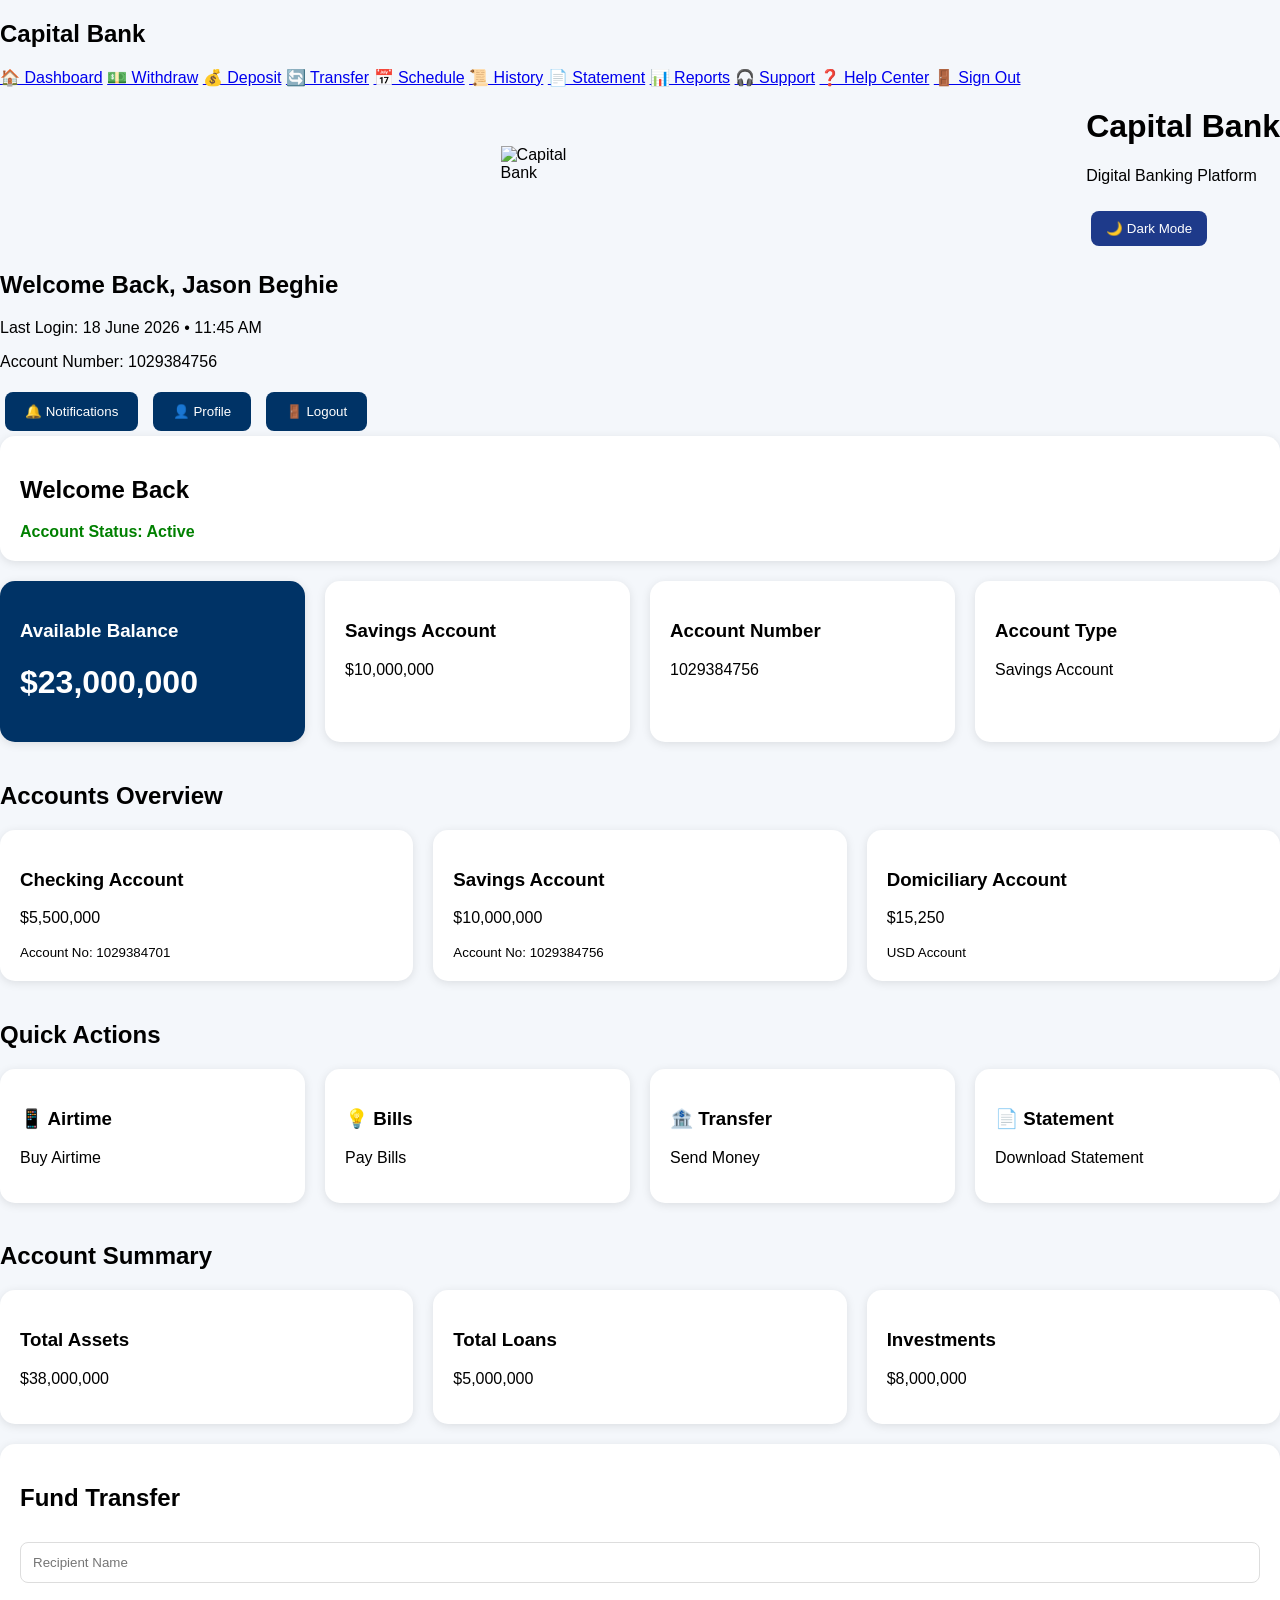
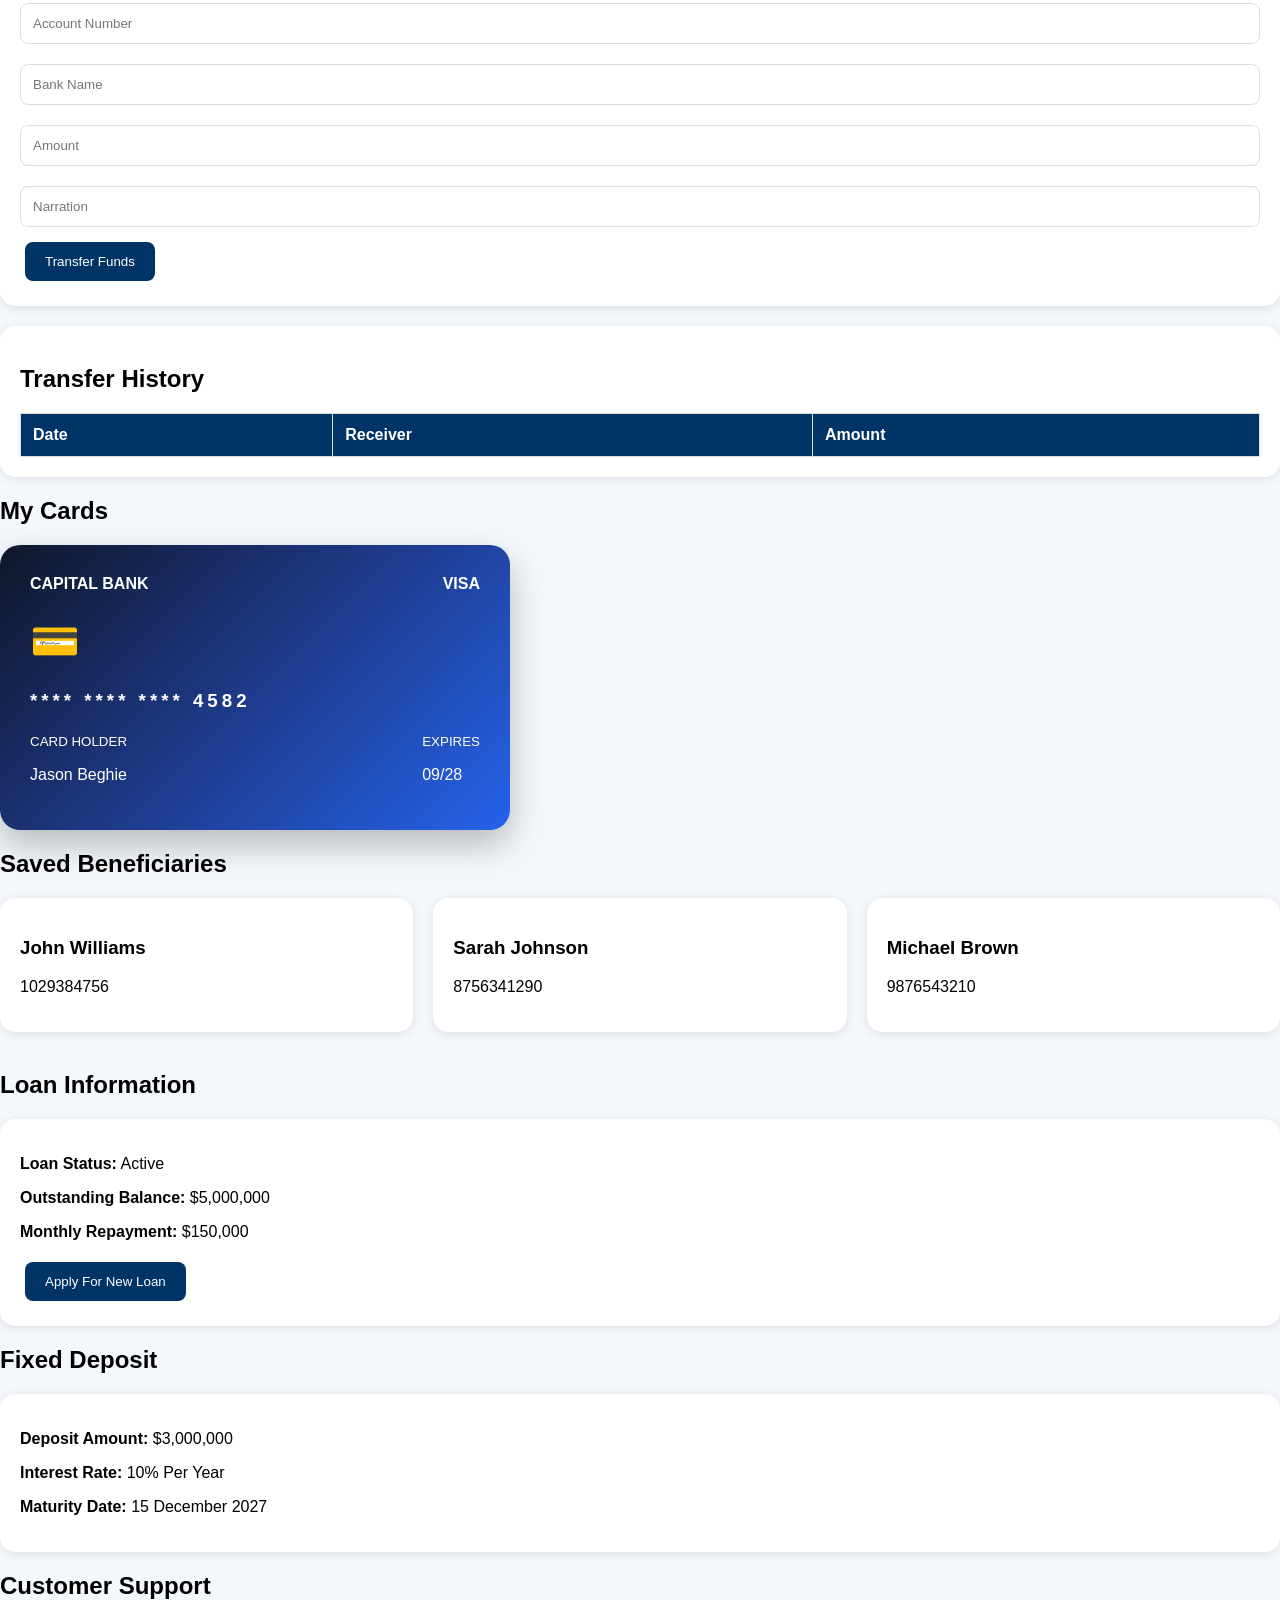
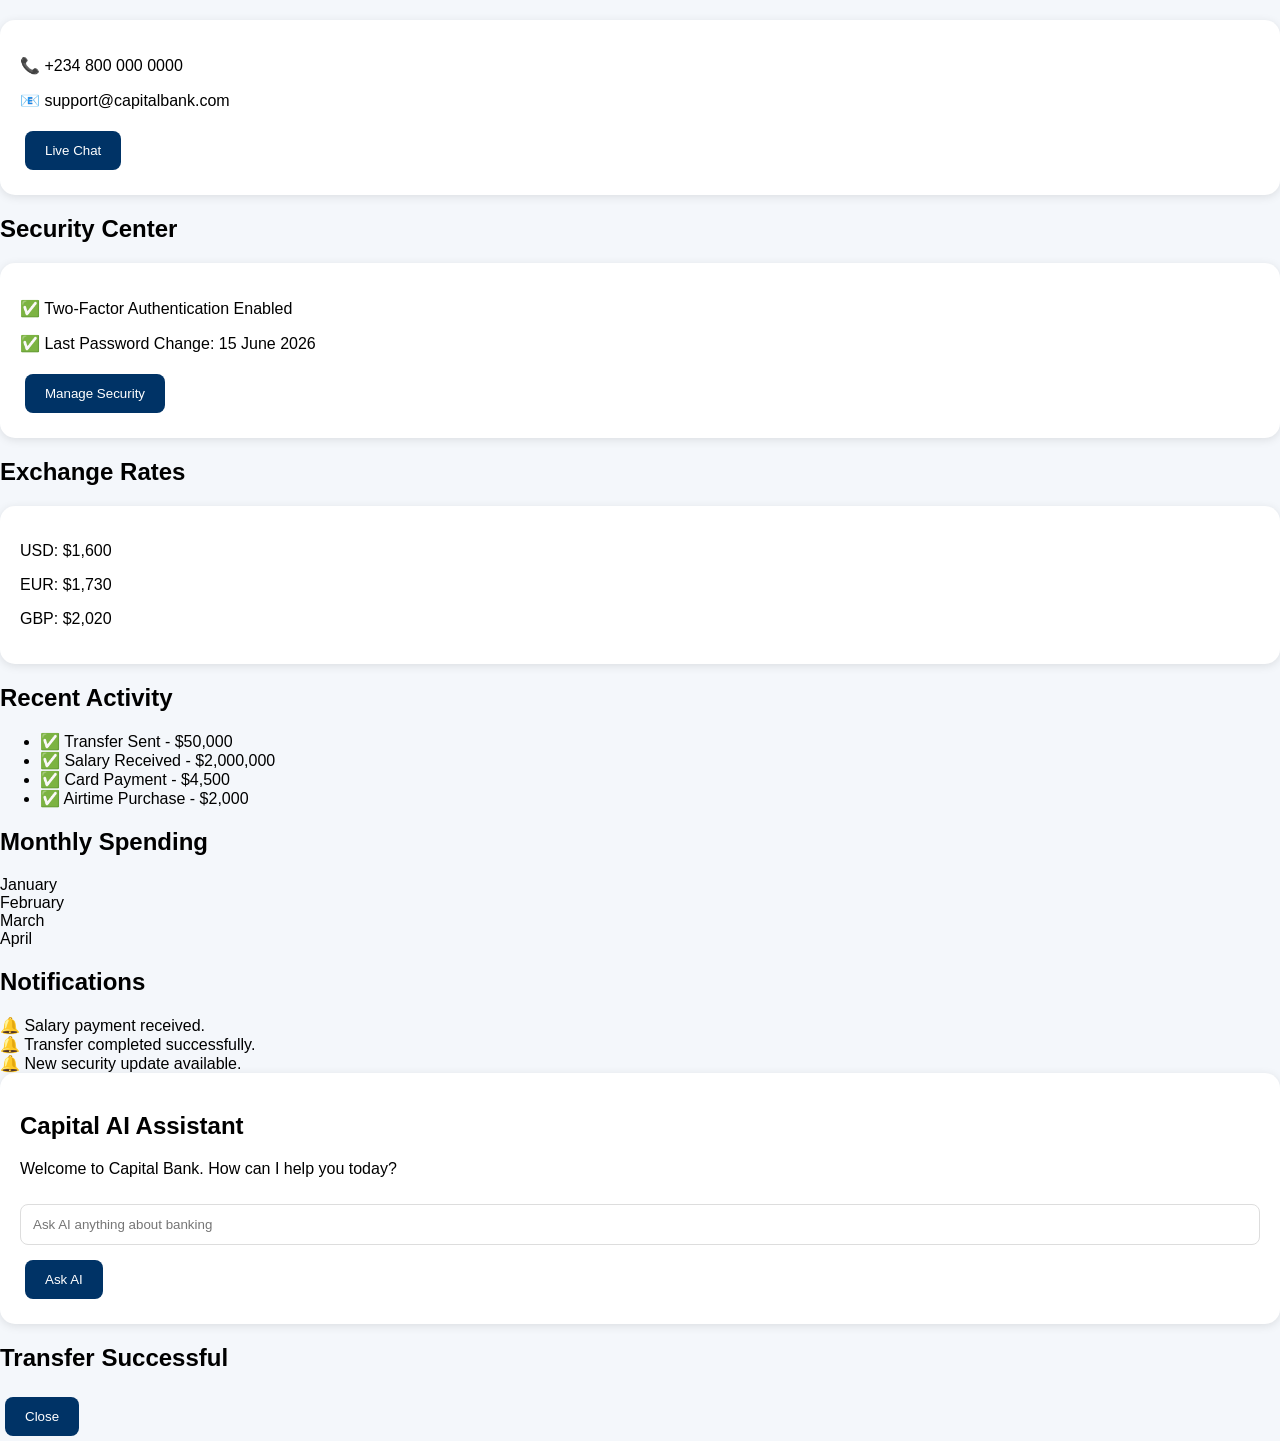
==== dashboard.html @ 61115307 "Update dashboard.html" ====
<!DOCTYPE html>
<html lang="en">
<head>
<meta charset="UTF-8">
<meta name="viewport" content="width=device-width, initial-scale=1.0">
<title>Capital Bank Dashboard</title>
<link rel="stylesheet" href="style.css">
</head>

<body onload="loadDashboard()">

<h2>Capital Bank</h2> <a href="#">🏠 Dashboard</a> <a href="#">💵 Withdraw</a> <a href="#">💰 Deposit</a> <a href="#">🔄 Transfer</a> <a href="#">📅 Schedule</a> <a href="#">📜 History</a> <a href="#">📄 Statement</a> <a href="#">📊 Reports</a> <a href="#">🎧 Support</a> <a href="#">❓ Help Center</a> <a href="#" onclick="logout()">🚪 Sign Out</a>

<!-- MAIN DASHBOARD -->
<div class="dashboard">

<div class="top-header">
    <img src="logo.png" class="logo" alt="Capital Bank">

    <div>
        <h1>Capital Bank</h1>
        <p>Digital Banking Platform</p>

        <!-- Dark Mode Button -->
        <button onclick="toggleDarkMode()" class="dark-btn">
            🌙 Dark Mode
        </button>

    </div>
</div>

    <!-- PROFILE SECTION -->
    <div class="profile-card">

        <div class="profile-info">
            <h2>Welcome Back, Jason Beghie</h2>
            <p>Last Login: 18 June 2026 • 11:45 AM</p>
            <p>Account Number: 1029384756</p>
        </div>

        <div class="profile-actions">
            <button>🔔 Notifications</button>
            <button>👤 Profile</button>
            <button onclick="logout()">🚪 Logout</button>
        </div>

    </div>

    <div class="welcome-card">
        <h2>Welcome Back</h2>
        <p id="username"></p>
        <span class="status">Account Status: Active</span>
    </div>

    <!-- ACCOUNT CARDS -->
    <div class="cards-grid">

        <div class="bank-card balance-card">
            <h3>Available Balance</h3>
            <h1 id="balance">$23,000,000</h1>
        </div>

        <div class="bank-card">
            <h3>Savings Account</h3>
            <p id="savings">$10,000,000</p>
        </div>

        <div class="bank-card">
            <h3>Account Number</h3>
            <p>1029384756</p>
        </div>

        <div class="bank-card">
            <h3>Account Type</h3>
            <p>Savings Account</p>
        </div>

  </div>

<!-- ACCOUNTS OVERVIEW -->
<div class="section">

    <h2>Accounts Overview</h2>

    <div class="cards-grid">

        <div class="bank-card">
            <h3>Checking Account</h3>
            <p>$5,500,000</p>
            <small>Account No: 1029384701</small>
        </div>

        <div class="bank-card">
            <h3>Savings Account</h3>
            <p>$10,000,000</p>
            <small>Account No: 1029384756</small>
        </div>

        <div class="bank-card">
            <h3>Domiciliary Account</h3>
            <p>$15,250</p>
            <small>USD Account</small>
        </div>

    </div>

</div>

<!-- QUICK ACTIONS -->
<div class="section">

    <h2>Quick Actions</h2>

    <div class="cards-grid">

        <div class="bank-card">
            <h3>📱 Airtime</h3>
            <p>Buy Airtime</p>
        </div>

        <div class="bank-card">
            <h3>💡 Bills</h3>
            <p>Pay Bills</p>
        </div>

        <div class="bank-card">
            <h3>🏦 Transfer</h3>
            <p>Send Money</p>
        </div>

        <div class="bank-card">
            <h3>📄 Statement</h3>
            <p>Download Statement</p>
        </div>

    </div>

</div>

<!-- ACCOUNT SUMMARY -->
<div class="section">

    <h2>Account Summary</h2>

    <div class="cards-grid">

        <div class="bank-card">
            <h3>Total Assets</h3>
            <p>$38,000,000</p>
        </div>

        <div class="bank-card">
            <h3>Total Loans</h3>
            <p>$5,000,000</p>
        </div>

        <div class="bank-card">
            <h3>Investments</h3>
            <p>$8,000,000</p>
        </div>

    </div>

</div>
    
<!-- QUICK TRANSFER -->
<div class="bank-card">

    <h2>Fund Transfer</h2>

    <input type="text"
           id="receiver"
           placeholder="Recipient Name">

    <input type="text"
           id="accountNumber"
           placeholder="Account Number">

    <input type="text"
           id="bankName"
           placeholder="Bank Name">

    <input type="number"
           id="amount"
           placeholder="Amount">

    <input type="text"
           id="narration"
           placeholder="Narration">

    <button onclick="transferMoney()">
        Transfer Funds
    </button>

</div>
    
    <!-- TRANSFER HISTORY -->
    <div class="bank-card">

        <h2>Transfer History</h2>

        <table class="history-table">

            <thead>
                <tr>
                    <th>Date</th>
                    <th>Receiver</th>
                    <th>Amount</th>
                </tr>
            </thead>

            <tbody id="historyTable">
            </tbody>

        </table>

    </div>

<!-- CARD DISPLAY -->
<div class="section">

    <h2>My Cards</h2>

    <div class="premium-card">

        <div class="card-top">
            <span>CAPITAL BANK</span>
            <span>VISA</span>
        </div>

        <div class="chip">💳</div>

        <h3 class="card-number">
            **** **** **** 4582
        </h3>

        <div class="card-bottom">

            <div>
                <small>CARD HOLDER</small>
                <p>Jason Beghie</p>
            </div>

            <div>
                <small>EXPIRES</small>
                <p>09/28</p>
            </div>

        </div>

    </div>

</div>

<!-- BENEFICIARIES -->
<div class="section">

    <h2>Saved Beneficiaries</h2>

    <div class="cards-grid">

        <div class="bank-card">
            <h3>John Williams</h3>
            <p>1029384756</p>
        </div>

        <div class="bank-card">
            <h3>Sarah Johnson</h3>
            <p>8756341290</p>
        </div>

        <div class="bank-card">
            <h3>Michael Brown</h3>
            <p>9876543210</p>
        </div>

    </div>

</div>

<!-- LOAN INFORMATION -->
<div class="section">

    <h2>Loan Information</h2>

    <div class="bank-card">

        <p><strong>Loan Status:</strong> Active</p>

        <p><strong>Outstanding Balance:</strong> $5,000,000</p>

        <p><strong>Monthly Repayment:</strong> $150,000</p>

        <button onclick="applyLoan()">
            Apply For New Loan
        </button>

    </div>

</div>

<!-- FIXED DEPOSIT -->
<div class="section">

    <h2>Fixed Deposit</h2>

    <div class="bank-card">

        <p><strong>Deposit Amount:</strong> $3,000,000</p>

        <p><strong>Interest Rate:</strong> 10% Per Year</p>

        <p><strong>Maturity Date:</strong> 15 December 2027</p>

    </div>

</div>

<!-- CUSTOMER SUPPORT -->
<div class="section">

    <h2>Customer Support</h2>

    <div class="bank-card">

        <p>📞 +234 800 000 0000</p>

        <p>📧 support@capitalbank.com</p>

        <button>Live Chat</button>

    </div>

</div>

<!-- SECURITY CENTER -->
<div class="section">

    <h2>Security Center</h2>

    <div class="bank-card">

        <p>✅ Two-Factor Authentication Enabled</p>

        <p>✅ Last Password Change: 15 June 2026</p>

        <button>Manage Security</button>

    </div>

</div>

<!-- EXCHANGE RATES -->
<div class="section">

    <h2>Exchange Rates</h2>

    <div class="bank-card">

        <p>USD: $1,600</p>

        <p>EUR: $1,730</p>

        <p>GBP: $2,020</p>

    </div>

</div>

    <!-- RECENT ACTIVITY -->
    <div class="section">

        <h2>Recent Activity</h2>

        <ul class="activity-feed">

            <li>✅ Transfer Sent - $50,000</li>
            <li>✅ Salary Received - $2,000,000</li>
            <li>✅ Card Payment - $4,500</li>
            <li>✅ Airtime Purchase - $2,000</li>

        </ul>

    </div>

    <!-- SPENDING ANALYTICS -->
    <div class="section">

        <h2>Monthly Spending</h2>

        <div class="chart">

            <div class="bar" style="width:70%">January</div>
            <div class="bar" style="width:90%">February</div>
            <div class="bar" style="width:50%">March</div>
            <div class="bar" style="width:80%">April</div>

        </div>

    </div>

    <!-- NOTIFICATIONS -->
    <div class="section">

        <h2>Notifications</h2>

        <div class="notification">
            🔔 Salary payment received.
        </div>

        <div class="notification">
            🔔 Transfer completed successfully.
        </div>

        <div class="notification">
            🔔 New security update available.
        </div>

    </div>

    <!-- AI ASSISTANT -->
    <div class="bank-card">

        <h2>Capital AI Assistant</h2>

        <p id="aiMessage">
            Welcome to Capital Bank. How can I help you today?
        </p>

        <input
            type="text"
            id="userQuestion"
            placeholder="Ask AI anything about banking">

        <button onclick="askAI()">
            Ask AI
        </button>

    </div>

</div>
</div>

<script type="module" src="app.js"></script>

<div id="receiptModal" class="receipt-modal">

    <div class="receipt-box">

        <h2>Transfer Successful</h2>

        <p id="receiptReceiver"></p>

        <p id="receiptAmount"></p>

        <p id="receiptRef"></p>

        <button onclick="closeReceipt()">
            Close
        </button>

    </div>

</div>    
</body>
</html>
---- style.css ----
body{
    margin:0;
    font-family:Arial, sans-serif;
    background:#f4f4f4;
}

.container{
    width:90%;
    max-width:600px;
    margin:40px auto;
    text-align:center;
}

.card{
    background:white;
    padding:20px;
    margin:15px 0;
    border-radius:10px;
    box-shadow:0 2px 8px rgba(0,0,0,0.1);
}

input{
    width:100%;
    padding:12px;
    margin:10px 0;
    box-sizing:border-box;
}

button,.btn{
    background:#004aad;
    color:white;
    border:none;
    padding:12px 20px;
    cursor:pointer;
    border-radius:5px;
    text-decoration:none;
    display:inline-block;
    margin:5px;
}

button:hover,.btn:hover{
    background:#00337a;
}

footer{
    text-align:center;
    padding:20px;
}

.logo-section{
    text-align:center;
    margin-bottom:20px;
}

.logo{
    width:120px;
    height:auto;
    display:block;
    margin:0 auto 10px;
}
body{
    background:#f4f7fb;
    font-family:Arial, sans-serif;
    margin:0;
}

.dashboard-container{
    max-width:1200px;
    margin:auto;
    padding:20px;
}

.top-header{
    display:flex;
    align-items:center;
    gap:15px;
    margin-bottom:20px;
}

.logo{
    width:70px;
}

.welcome-card,
.bank-card{
    background:white;
    padding:20px;
    border-radius:15px;
    box-shadow:0 2px 10px rgba(0,0,0,0.1);
    margin-bottom:20px;
}

.cards-grid{
    display:grid;
    grid-template-columns:repeat(auto-fit,minmax(250px,1fr));
    gap:20px;
}

.balance-card{
    background:#003366;
    color:white;
}

input{
    width:100%;
    padding:12px;
    margin-top:10px;
    margin-bottom:10px;
    border:1px solid #ddd;
    border-radius:8px;
}

button{
    background:#003366;
    color:white;
    border:none;
    padding:12px 20px;
    border-radius:8px;
    cursor:pointer;
}

button:hover{
    opacity:0.9;
}

.status{
    color:green;
    font-weight:bold;
}
.history-table{
    width:100%;
    border-collapse:collapse;
    margin-top:15px;
}

.history-table th,
.history-table td{
    border:1px solid #ddd;
    padding:12px;
    text-align:left;
}

.history-table th{
    background:#003366;
    color:white;
}
.premium-card{
    max-width:450px;
    padding:30px;
    border-radius:20px;
    background:linear-gradient(
        135deg,
        #0f172a,
        #1e3a8a,
        #2563eb
    );
    color:white;
    box-shadow:0 15px 35px rgba(0,0,0,.25);
    margin-top:15px;
}

.card-top{
    display:flex;
    justify-content:space-between;
    font-weight:bold;
}

.chip{
    font-size:40px;
    margin:25px 0;
}

.card-number{
    letter-spacing:4px;
}

.card-bottom{
    display:flex;
    justify-content:space-between;
    margin-top:20px;
}
.dark-btn{
    background:#1e3a8a;
    color:white;
    border:none;
    padding:10px 15px;
    border-radius:8px;
    cursor:pointer;
    margin-top:10px;
}

.dark-mode{
    background:#111827;
    color:white;
}

.dark-mode .card,
.dark-mode .profile-card,
.dark-mode .transfer-card,
.dark-mode .ai-card{
    background:#1f2937;
    color:white;
}

.dark-mode input{
    background:#374151;
    color:white;
    border:1px solid #555;
}

.dark-mode table{
    color:white;
}
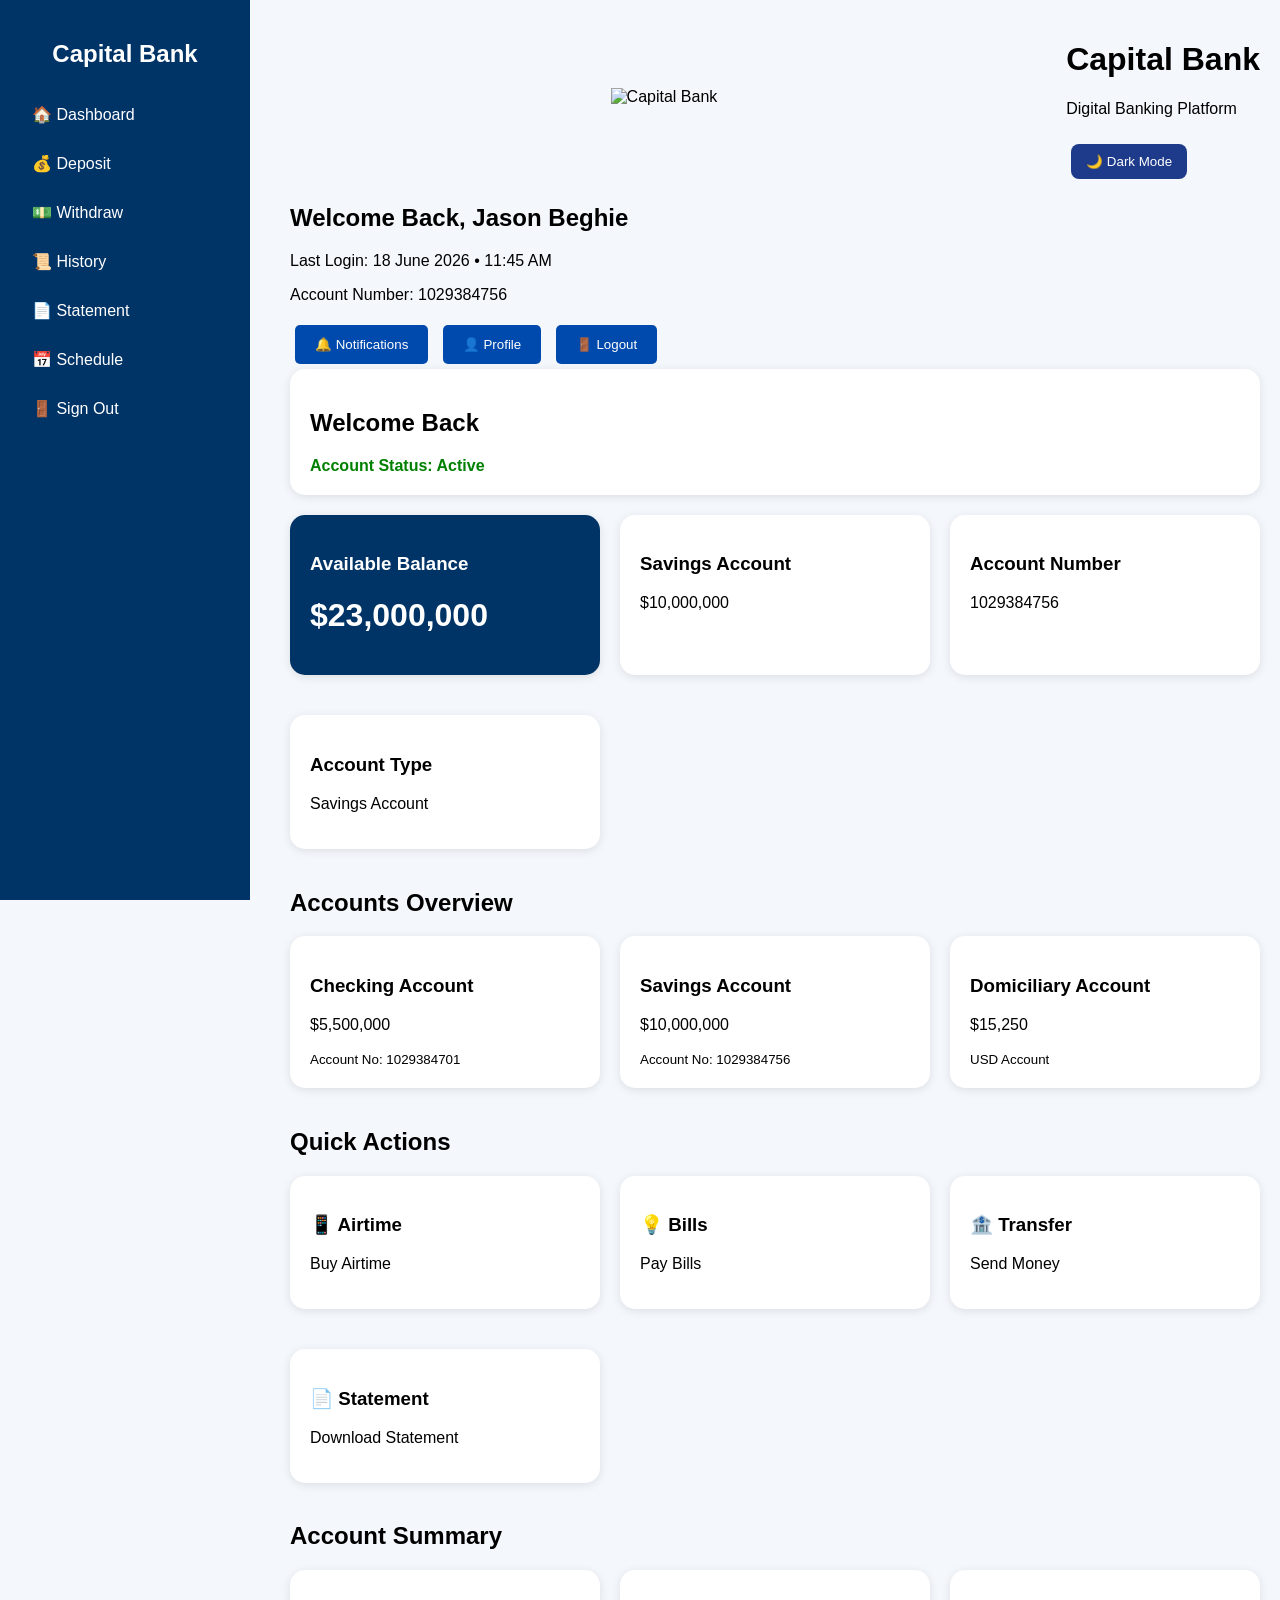
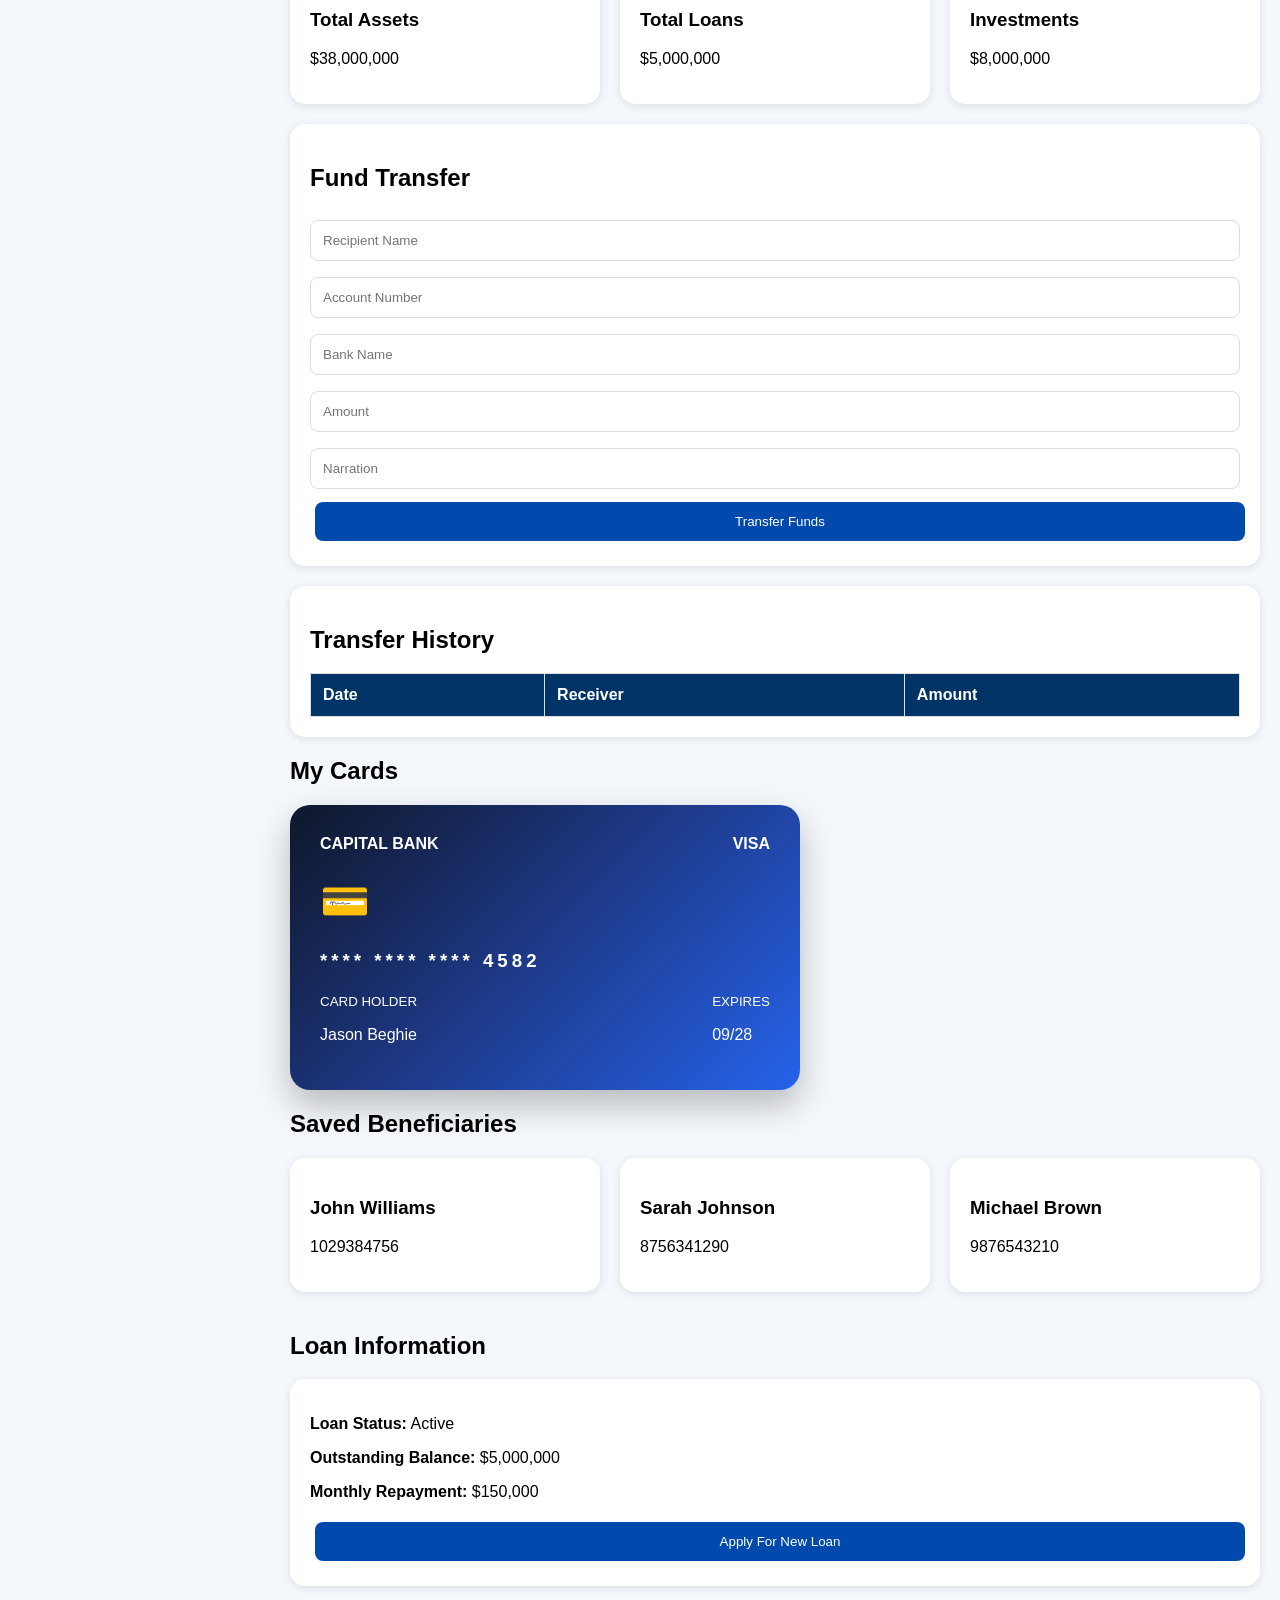
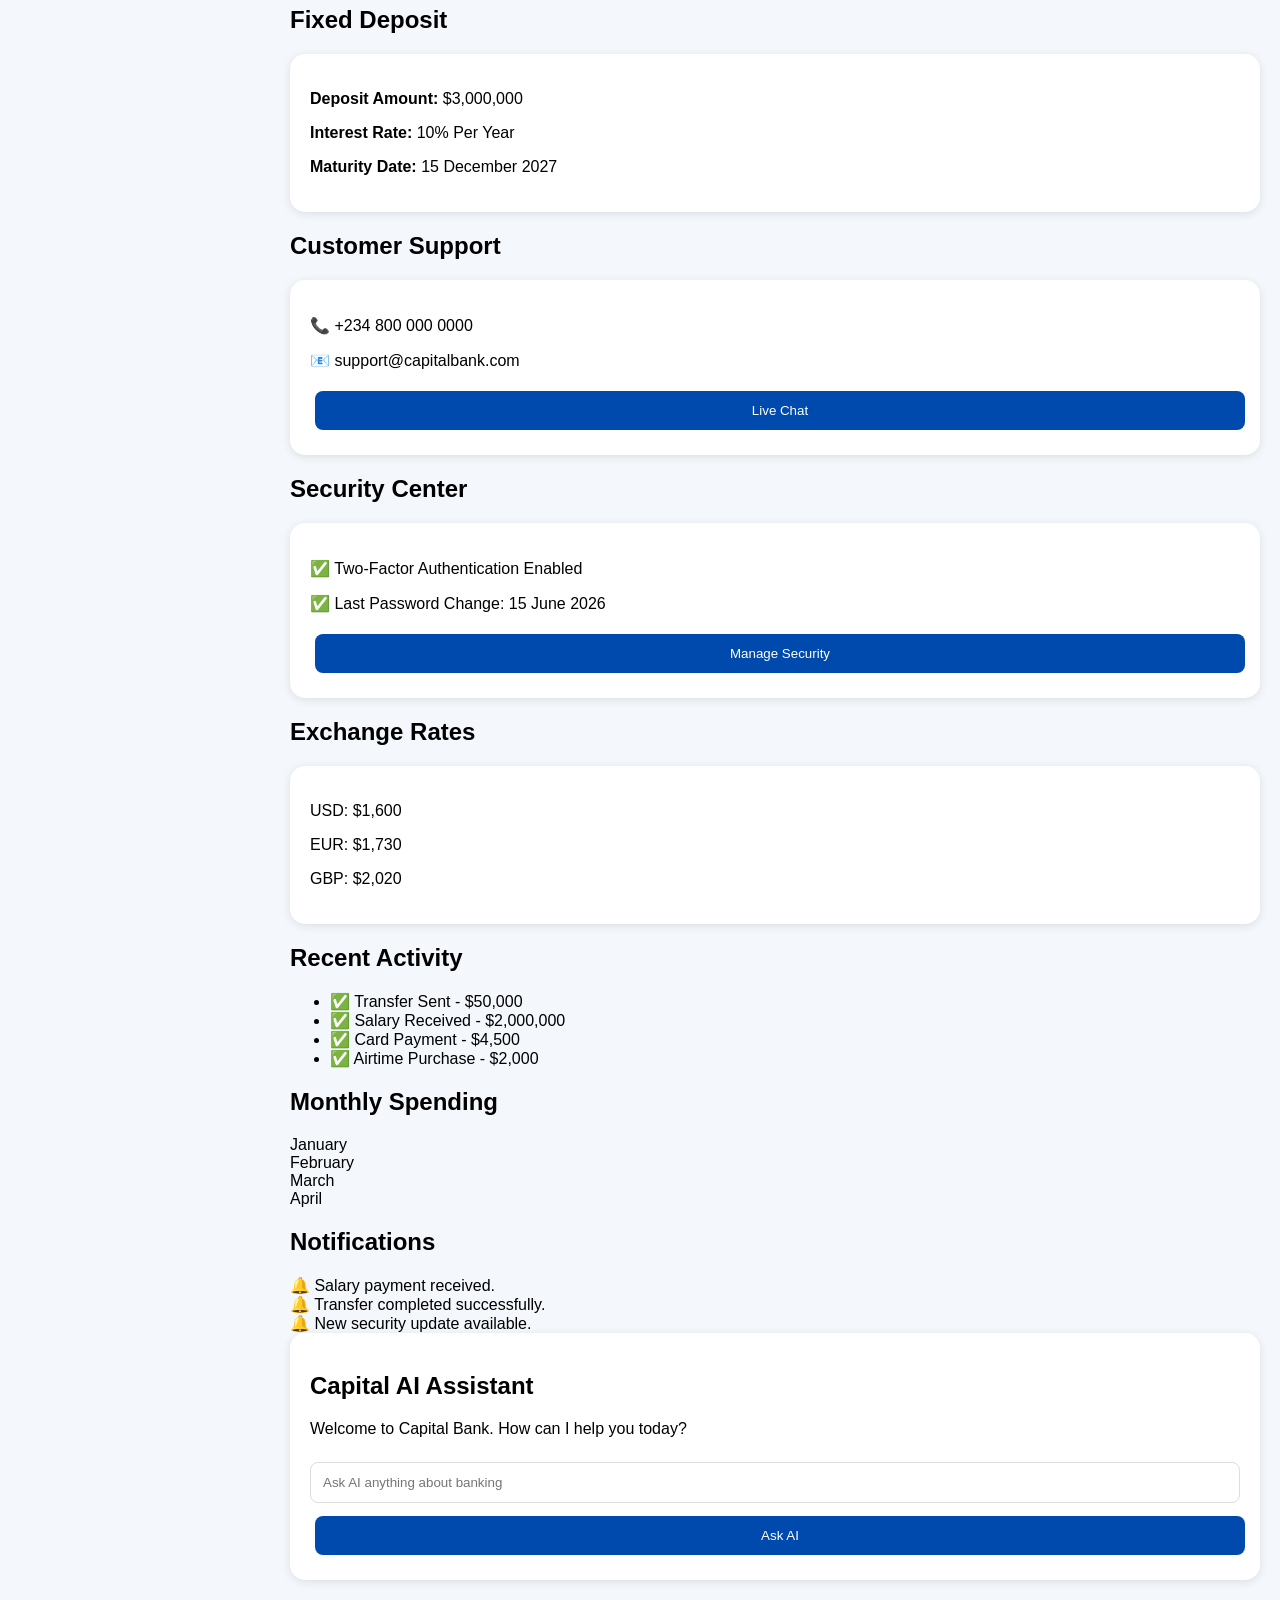
==== commit 13209f9f: "Update dashboard.html" ====
--- a/dashboard.html
+++ b/dashboard.html
@@ -9,7 +9,19 @@
 
 <body onload="loadDashboard()">
 
-<h2>Capital Bank</h2> <a href="#">🏠 Dashboard</a> <a href="#">💵 Withdraw</a> <a href="#">💰 Deposit</a> <a href="#">🔄 Transfer</a> <a href="#">📅 Schedule</a> <a href="#">📜 History</a> <a href="#">📄 Statement</a> <a href="#">📊 Reports</a> <a href="#">🎧 Support</a> <a href="#">❓ Help Center</a> <a href="#" onclick="logout()">🚪 Sign Out</a>
+<div class="sidebar">
+
+  <h2>Capital Bank</h2>
+
+  <a href="dashboard.html">🏠 Dashboard</a>
+  <a href="deposit.html">💰 Deposit</a>
+  <a href="withdraw.html">💵 Withdraw</a>
+  <a href="history.html">📜 History</a>
+  <a href="statement.html">📄 Statement</a>
+  <a href="schedule.html">📅 Schedule</a>
+  <a href="#" onclick="logout()">🚪 Sign Out</a>
+
+</div>
 
 <!-- MAIN DASHBOARD -->
 <div class="dashboard">
--- a/style.css
+++ b/style.css
@@ -1,7 +1,10 @@
+/* =====================
+   BASE STYLES
+===================== */
 body{
     margin:0;
     font-family:Arial, sans-serif;
-    background:#f4f4f4;
+    background:#f4f7fb;
 }
 
 .container{
@@ -11,6 +14,29 @@
     text-align:center;
 }
 
+footer{
+    text-align:center;
+    padding:20px;
+}
+
+/* =====================
+   LOGO
+===================== */
+.logo-section{
+    text-align:center;
+    margin-bottom:20px;
+}
+
+.logo{
+    width:120px;
+    height:auto;
+    display:block;
+    margin:0 auto 10px;
+}
+
+/* =====================
+   CARDS
+===================== */
 .card{
     background:white;
     padding:20px;
@@ -19,14 +45,51 @@
     box-shadow:0 2px 8px rgba(0,0,0,0.1);
 }
 
+.welcome-card,
+.bank-card{
+    background:white;
+    padding:20px;
+    border-radius:15px;
+    box-shadow:0 2px 10px rgba(0,0,0,0.1);
+    margin-bottom:20px;
+}
+
+/* =====================
+   DASHBOARD
+===================== */
+.dashboard-container{
+    max-width:1200px;
+    margin:auto;
+    padding:20px;
+}
+
+.top-header{
+    display:flex;
+    align-items:center;
+    gap:15px;
+    margin-bottom:20px;
+}
+
+.cards-grid{
+    display:grid;
+    grid-template-columns:repeat(auto-fit,minmax(250px,1fr));
+    gap:20px;
+}
+
+/* =====================
+   FORMS (GLOBAL)
+===================== */
 input{
     width:100%;
     padding:12px;
     margin:10px 0;
     box-sizing:border-box;
-}
-
-button,.btn{
+    border:1px solid #ddd;
+    border-radius:8px;
+}
+
+button,
+.btn{
     background:#004aad;
     color:white;
     border:none;
@@ -38,95 +101,51 @@
     margin:5px;
 }
 
-button:hover,.btn:hover{
+button:hover,
+.btn:hover{
     background:#00337a;
 }
 
-footer{
-    text-align:center;
-    padding:20px;
-}
-
-.logo-section{
-    text-align:center;
-    margin-bottom:20px;
-}
-
-.logo{
-    width:120px;
-    height:auto;
+/* =====================
+   BANK CARD OVERRIDES
+===================== */
+.bank-card input{
+    margin:8px 0;
+}
+
+.bank-card button{
+    width:100%;
+    padding:12px;
+    border:none;
+    border-radius:8px;
+    cursor:pointer;
+}
+
+/* =====================
+   SIDEBAR
+===================== */
+.sidebar a{
     display:block;
-    margin:0 auto 10px;
-}
-body{
-    background:#f4f7fb;
-    font-family:Arial, sans-serif;
-    margin:0;
-}
-
-.dashboard-container{
-    max-width:1200px;
-    margin:auto;
-    padding:20px;
-}
-
-.top-header{
-    display:flex;
-    align-items:center;
-    gap:15px;
-    margin-bottom:20px;
-}
-
-.logo{
-    width:70px;
-}
-
-.welcome-card,
-.bank-card{
-    background:white;
-    padding:20px;
-    border-radius:15px;
-    box-shadow:0 2px 10px rgba(0,0,0,0.1);
-    margin-bottom:20px;
-}
-
-.cards-grid{
-    display:grid;
-    grid-template-columns:repeat(auto-fit,minmax(250px,1fr));
-    gap:20px;
-}
-
+    color:white;
+    text-decoration:none;
+    padding:12px;
+    margin:6px 0;
+    border-radius:8px;
+    transition:0.3s;
+}
+
+.sidebar a:hover{
+    background:#1f3c88;
+}
+
+/* =====================
+   BALANCE / HISTORY
+===================== */
 .balance-card{
     background:#003366;
     color:white;
 }
 
-input{
-    width:100%;
-    padding:12px;
-    margin-top:10px;
-    margin-bottom:10px;
-    border:1px solid #ddd;
-    border-radius:8px;
-}
-
-button{
-    background:#003366;
-    color:white;
-    border:none;
-    padding:12px 20px;
-    border-radius:8px;
-    cursor:pointer;
-}
-
-button:hover{
-    opacity:0.9;
-}
-
-.status{
-    color:green;
-    font-weight:bold;
-}
 .history-table{
     width:100%;
     border-collapse:collapse;
@@ -144,16 +163,20 @@
     background:#003366;
     color:white;
 }
+
+.status{
+    color:green;
+    font-weight:bold;
+}
+
+/* =====================
+   PREMIUM CARD
+===================== */
 .premium-card{
     max-width:450px;
     padding:30px;
     border-radius:20px;
-    background:linear-gradient(
-        135deg,
-        #0f172a,
-        #1e3a8a,
-        #2563eb
-    );
+    background:linear-gradient(135deg,#0f172a,#1e3a8a,#2563eb);
     color:white;
     box-shadow:0 15px 35px rgba(0,0,0,.25);
     margin-top:15px;
@@ -179,6 +202,10 @@
     justify-content:space-between;
     margin-top:20px;
 }
+
+/* =====================
+   DARK MODE
+===================== */
 .dark-btn{
     background:#1e3a8a;
     color:white;
@@ -211,3 +238,64 @@
 .dark-mode table{
     color:white;
 }
+
+/* =====================
+   RECEIPT MODAL
+===================== */
+.receipt-modal{
+    display:none;
+    position:fixed;
+    top:0;
+    left:0;
+    width:100%;
+    height:100%;
+    background:rgba(0,0,0,0.7);
+    justify-content:center;
+    align-items:center;
+    z-index:9999;
+}
+
+.receipt-box{
+    background:white;
+    padding:30px;
+    border-radius:15px;
+    width:350px;
+    text-align:center;
+    box-shadow:0 5px 15px rgba(0,0,0,0.3);
+}
+
+.sidebar{
+    position:fixed;
+    left:0;
+    top:0;
+    width:250px;
+    height:100%;
+    background:#003366;
+    padding:20px;
+    box-sizing:border-box;
+}
+
+.sidebar h2{
+    color:white;
+    text-align:center;
+    margin-bottom:25px;
+}
+
+.sidebar a{
+    display:block;
+    color:white;
+    text-decoration:none;
+    padding:12px;
+    margin:6px 0;
+    border-radius:8px;
+    transition:0.3s;
+}
+
+.sidebar a:hover{
+    background:#1f3c88;
+}
+
+.dashboard{
+    margin-left:270px;
+    padding:20px;
+}
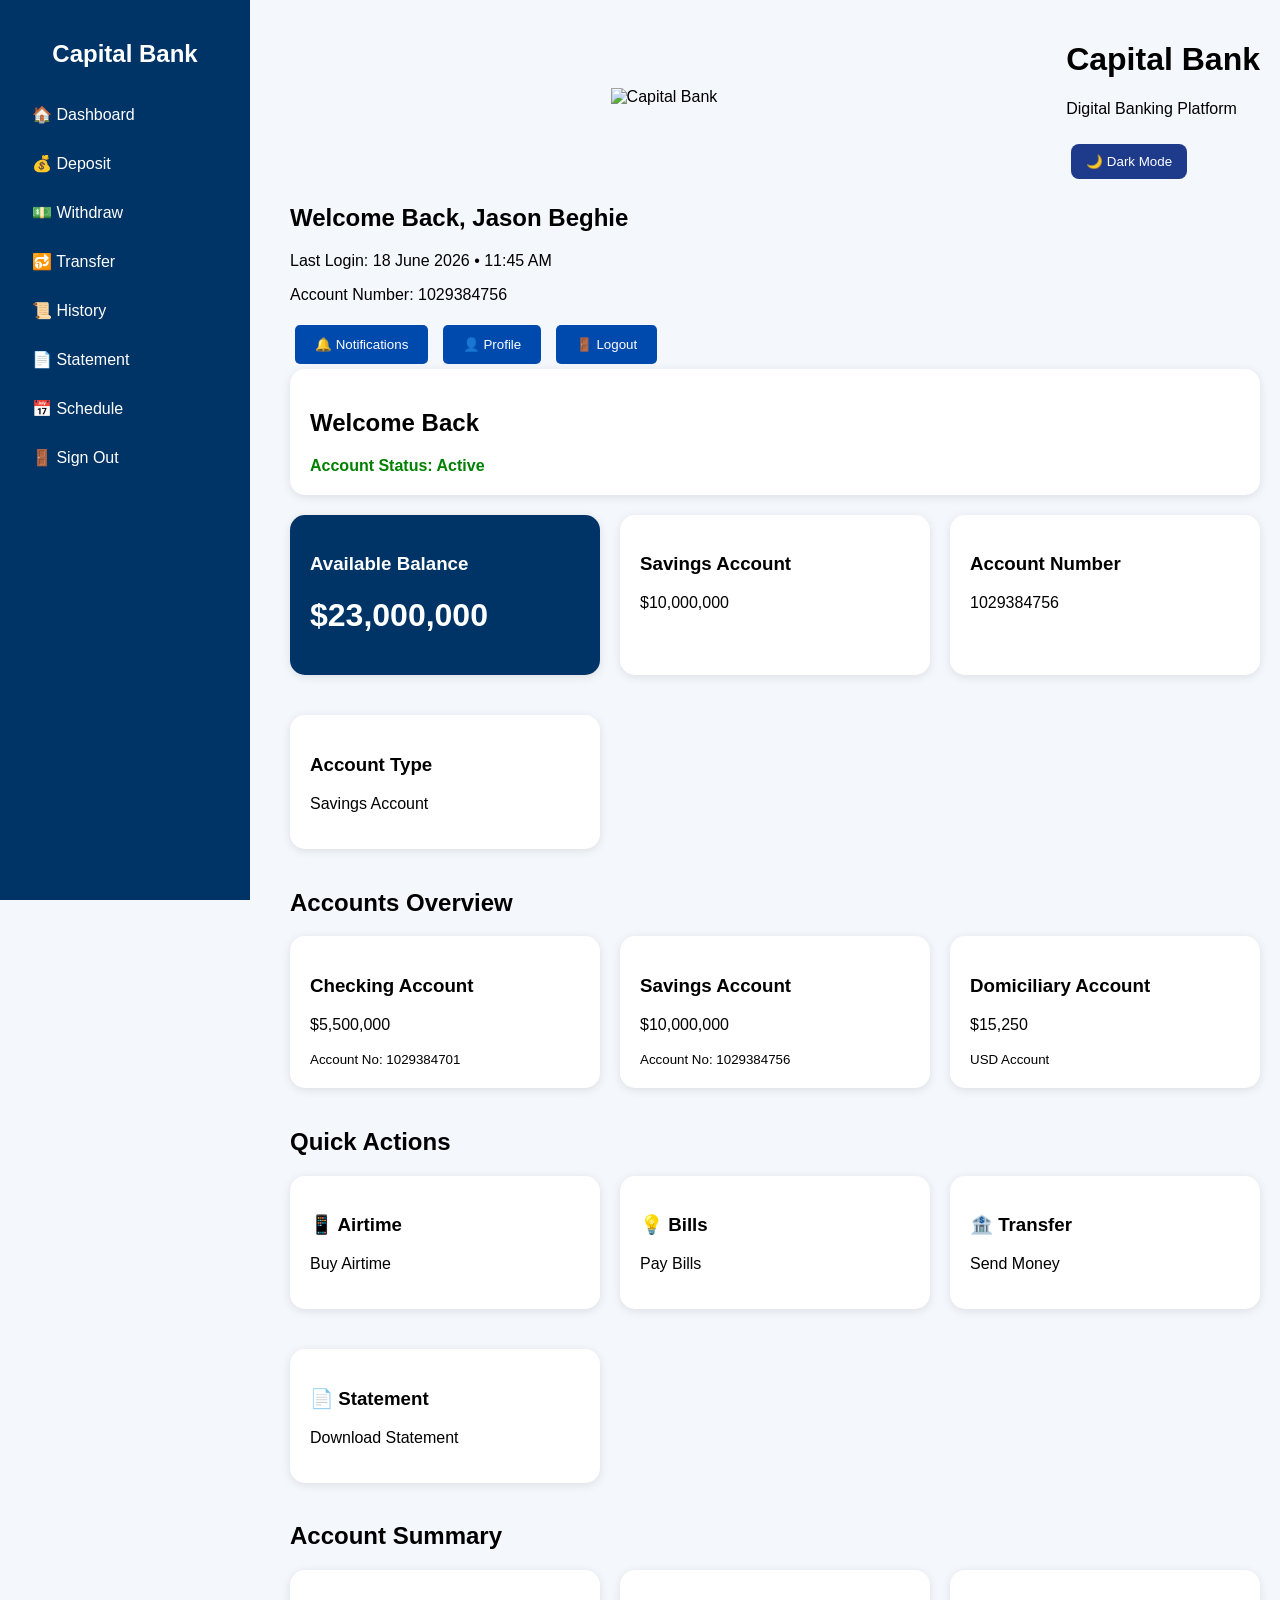
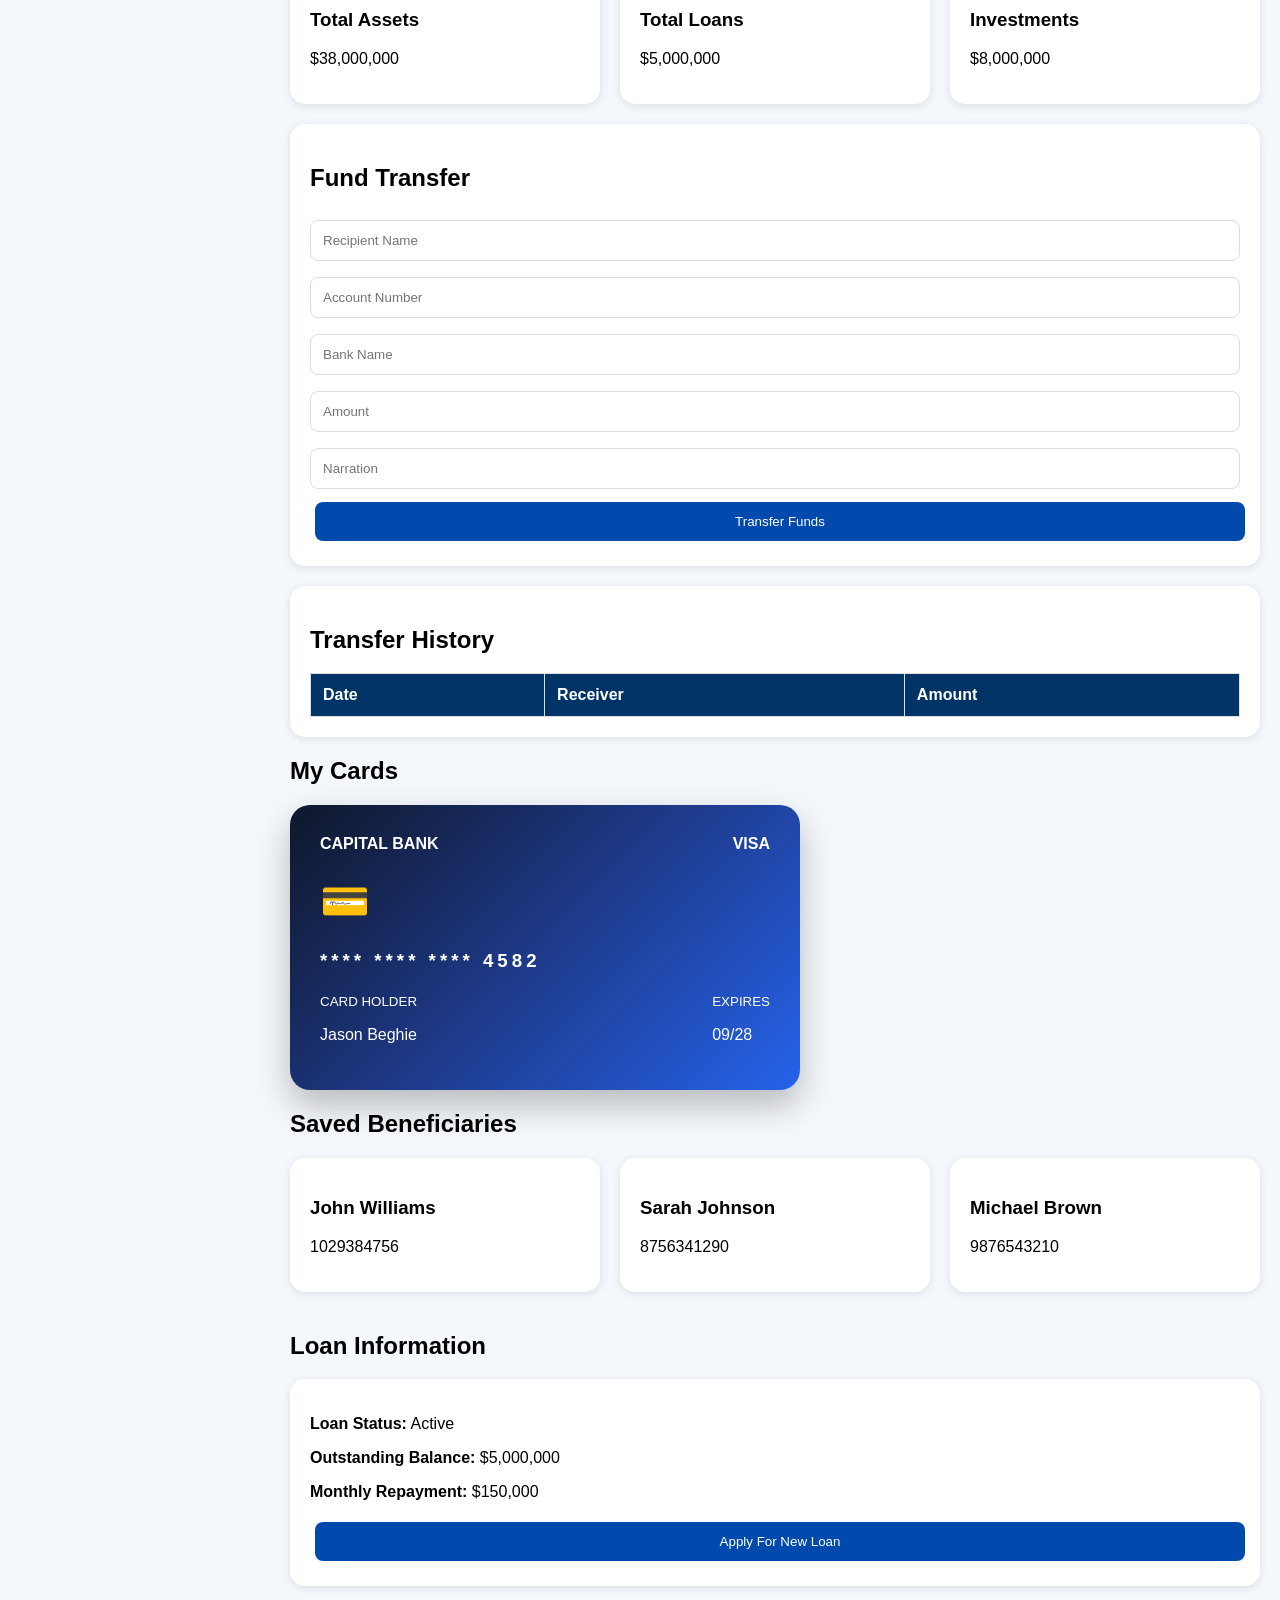
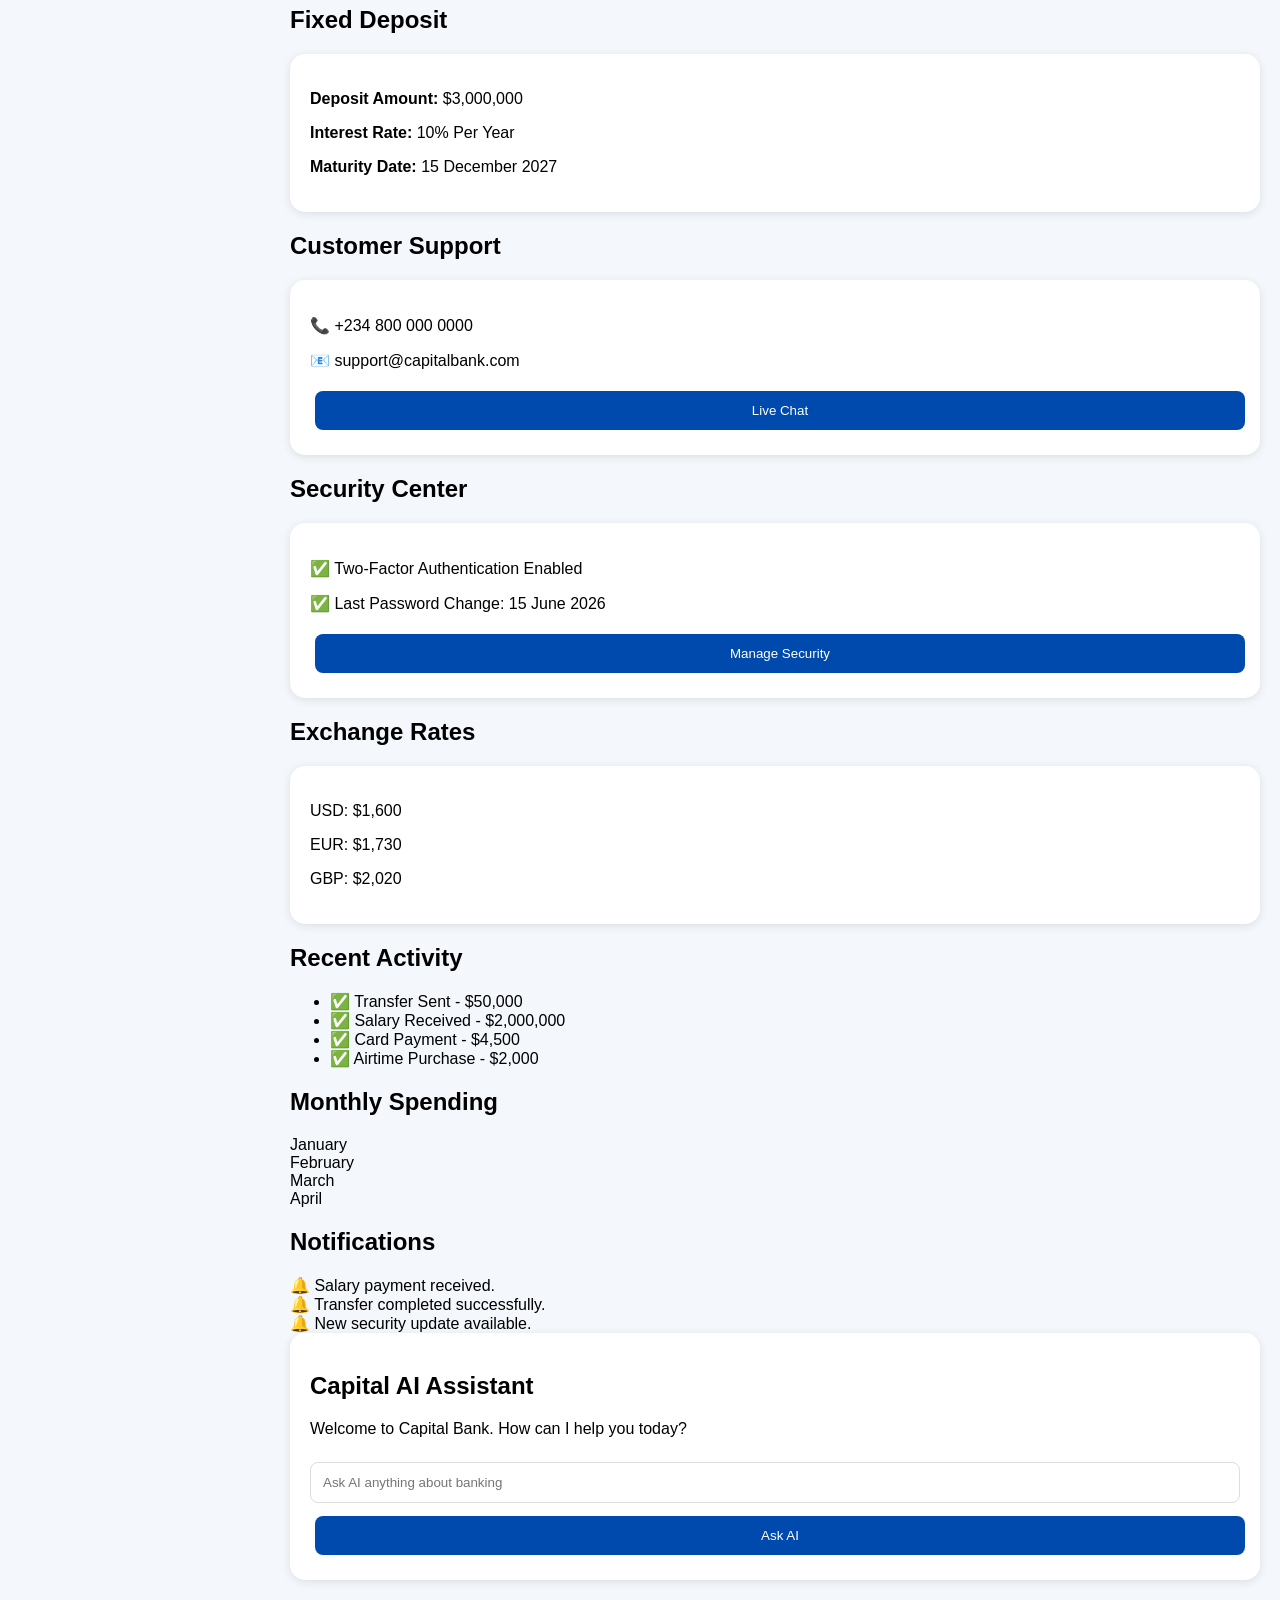
==== commit 04ca9853: "Update dashboard.html" ====
--- a/dashboard.html
+++ b/dashboard.html
@@ -16,6 +16,7 @@
   <a href="dashboard.html">🏠 Dashboard</a>
   <a href="deposit.html">💰 Deposit</a>
   <a href="withdraw.html">💵 Withdraw</a>
+  <a href="transfer.html">🔂 Transfer</a>
   <a href="history.html">📜 History</a>
   <a href="statement.html">📄 Statement</a>
   <a href="schedule.html">📅 Schedule</a>
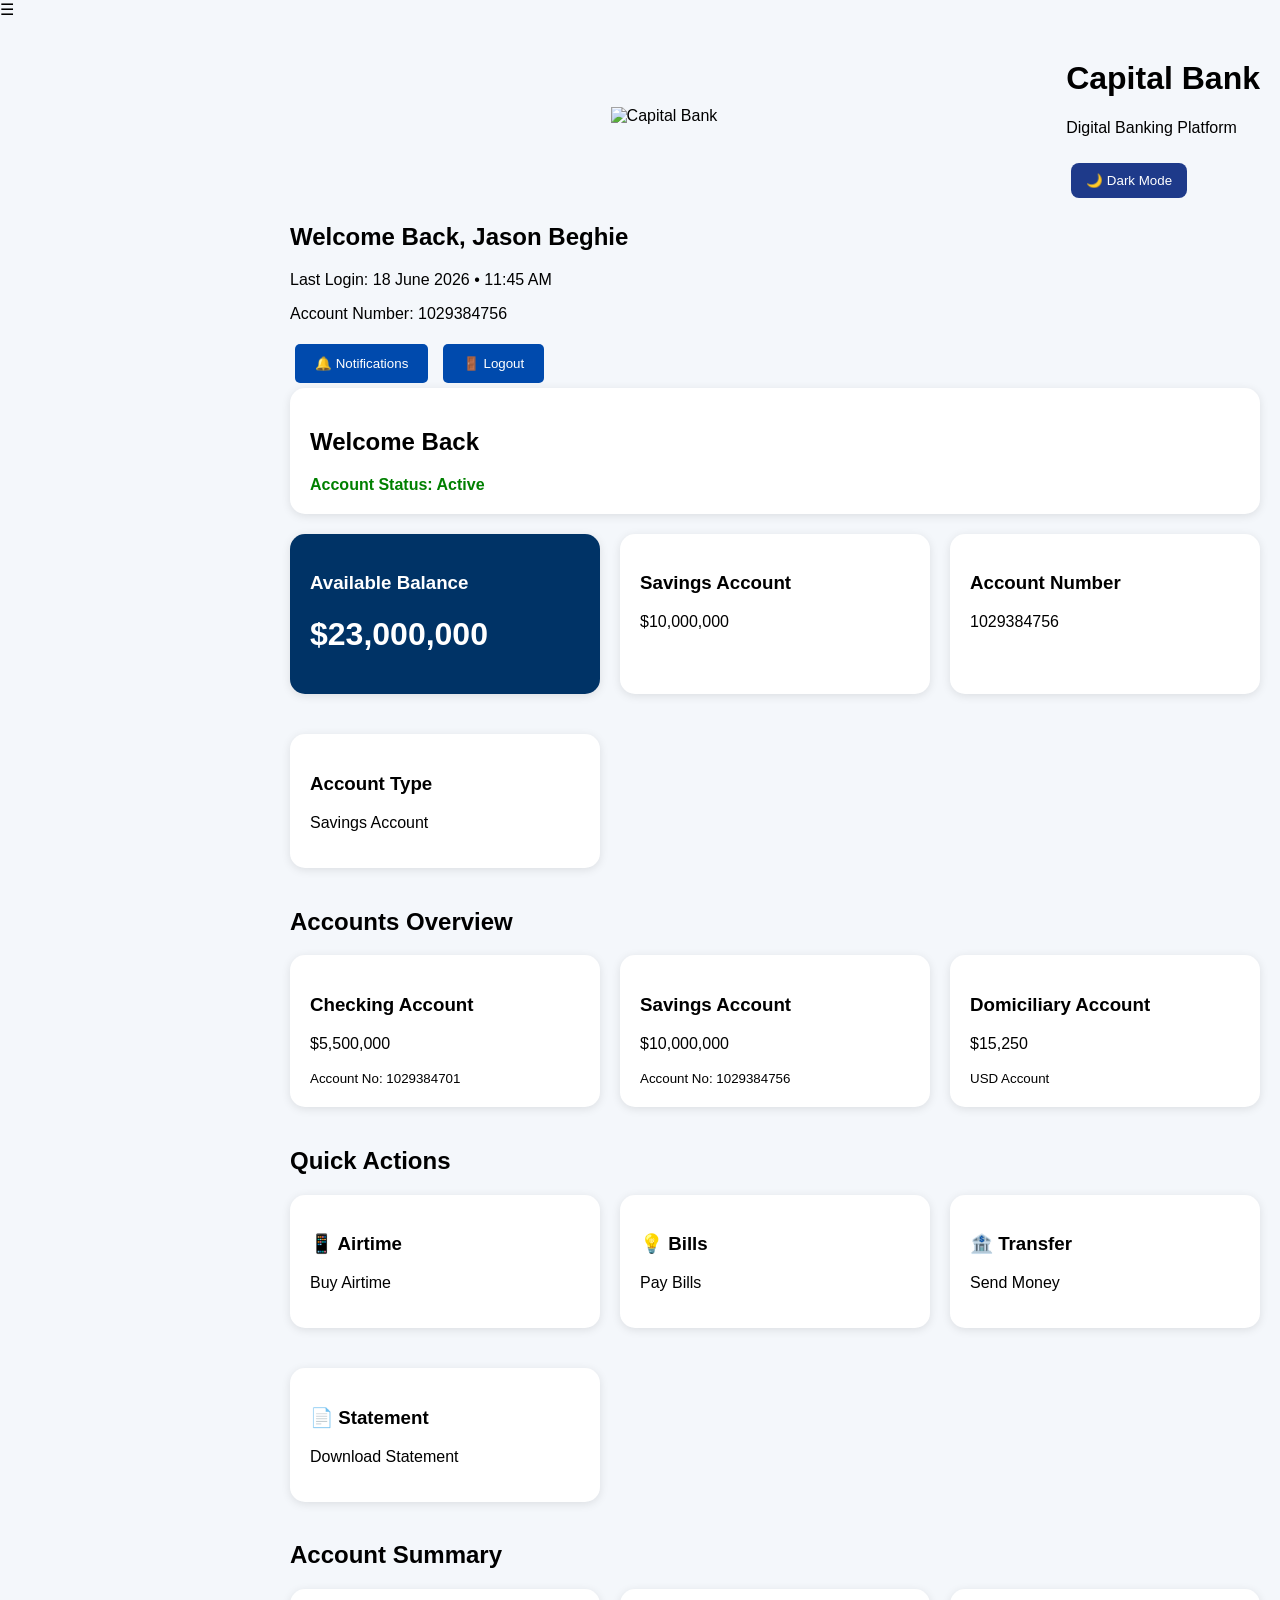
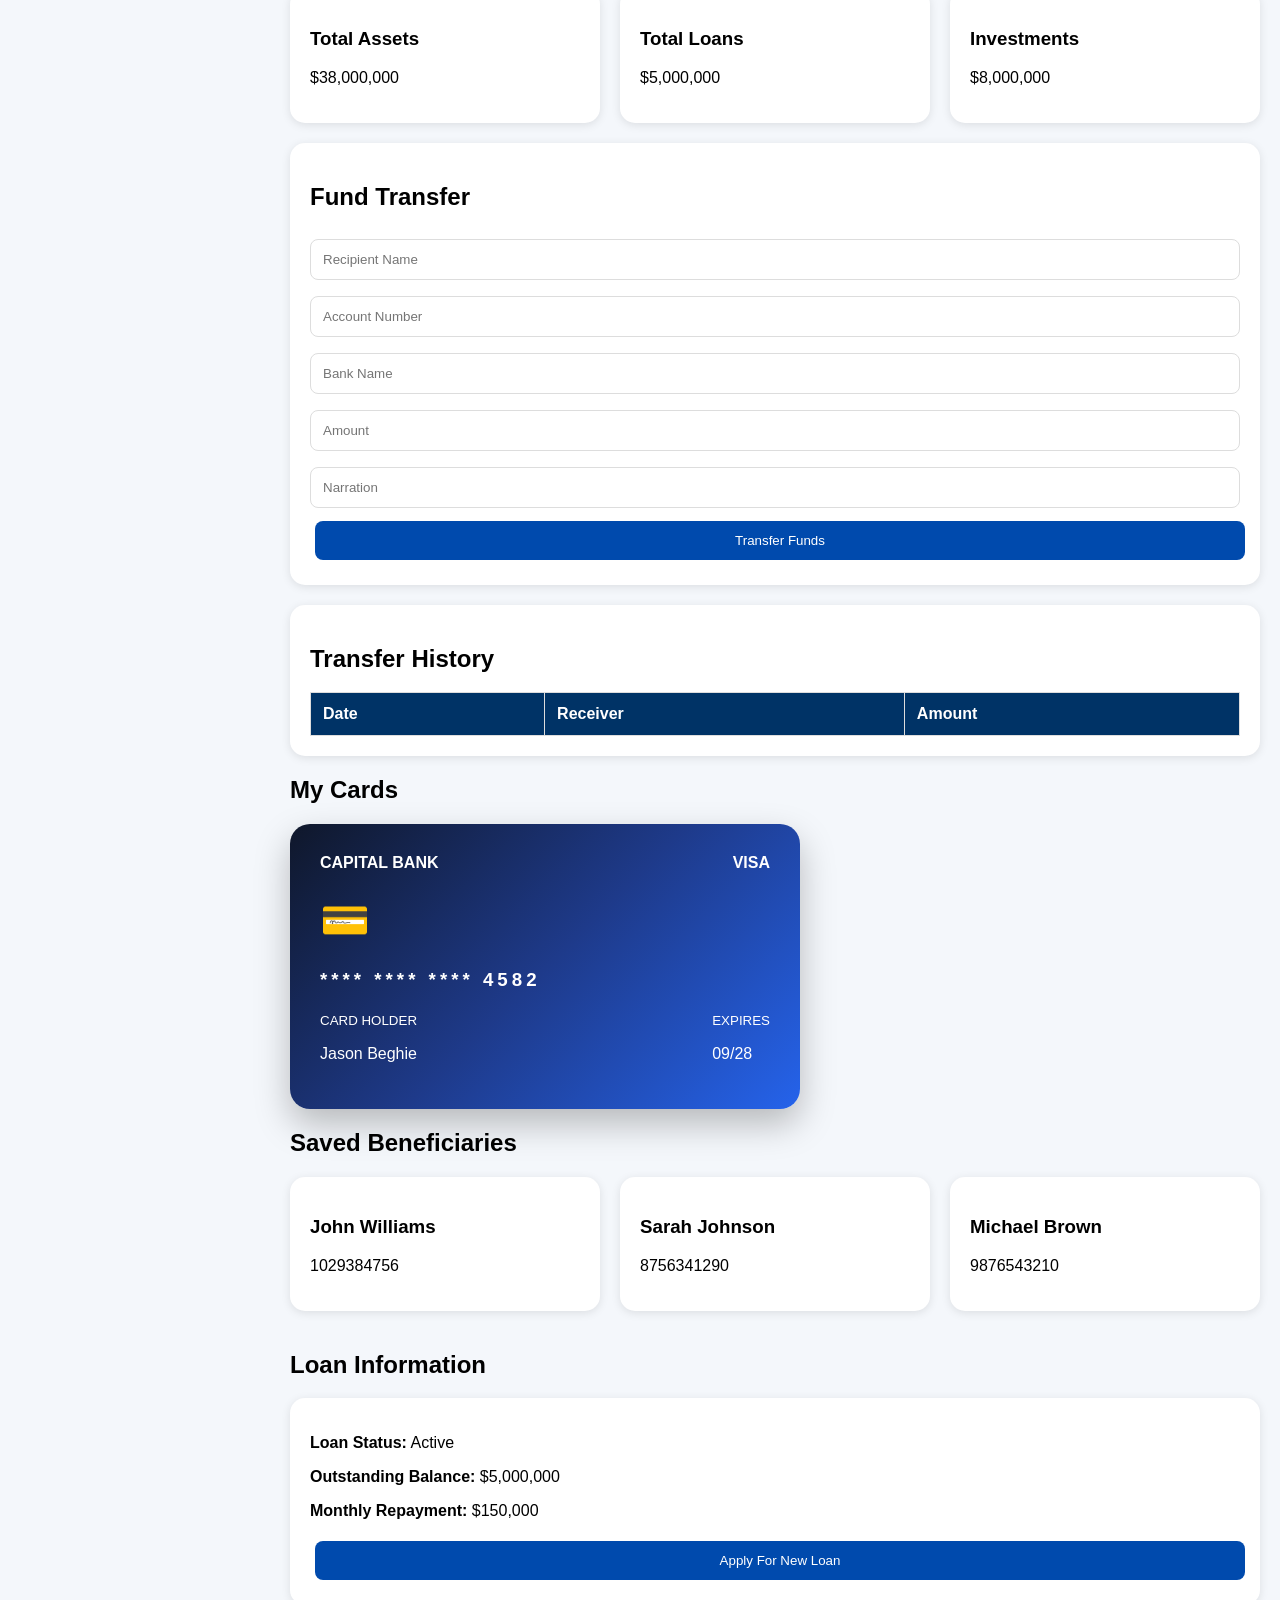
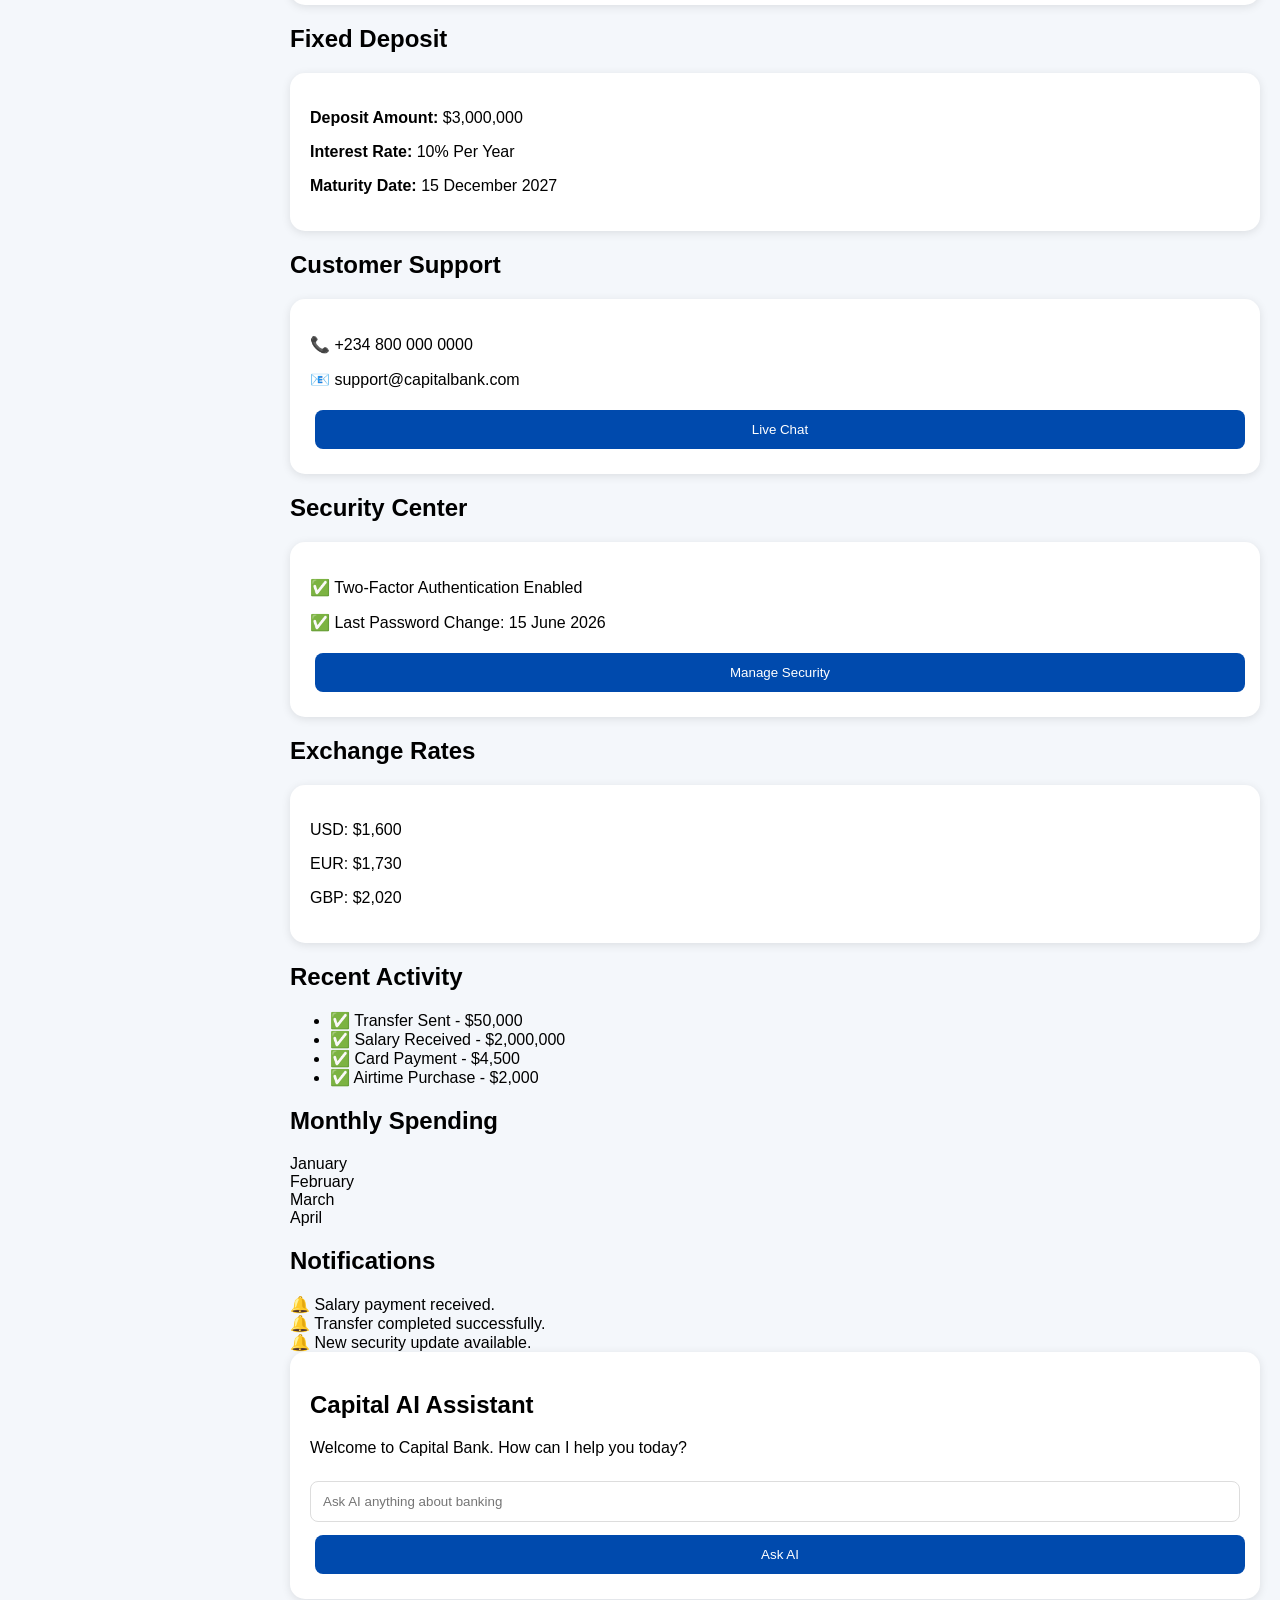
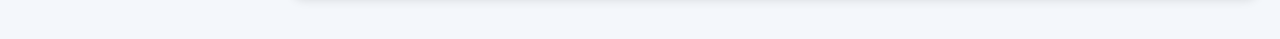
==== commit 006cbf91: "Update dashboard.html" ====
--- a/dashboard.html
+++ b/dashboard.html
@@ -9,7 +9,12 @@
 
 <body onload="loadDashboard()">
 
-<div class="sidebar">
+  <div cliss="menu-btn"
+    onclick="togglemenu()">
+    ☰
+  </div>
+  
+<div class="sidebar" id="sidebar">
 
   <h2>Capital Bank</h2>
 
@@ -52,8 +57,7 @@
         </div>
 
         <div class="profile-actions">
-            <button>🔔 Notifications</button>
-            <button>👤 Profile</button>
+            <button> 🔔 Notifications</button>
             <button onclick="logout()">🚪 Logout</button>
         </div>
 
@@ -234,8 +238,9 @@
 
     <h2>My Cards</h2>
 
-    <div class="premium-card">
-
+    <div class="premium-card"
+onclick="showCardDetails()">
+      
         <div class="card-top">
             <span>CAPITAL BANK</span>
             <span>VISA</span>
--- a/style.css
+++ b/style.css
@@ -299,3 +299,46 @@
     margin-left:270px;
     padding:20px;
 }
+
+.menu-btn{
+    position:fixed;
+    top:15px;
+    left:15px;
+    font-size:30px;
+    cursor:pointer;
+    z-index:1001;
+}
+
+.sidebar{
+    position:fixed;
+    left:-260px;
+    top:0;
+    width:250px;
+    height:100%;
+    background:#003366;
+    padding:20px;
+    transition:0.3s;
+    z-index:1000;
+}
+
+.sidebar.active{
+    left:0;
+}
+
+.sidebar h2{
+    color:white;
+    text-align:center;
+}
+
+.sidebar a{
+    display:block;
+    color:white;
+    text-decoration:none;
+    padding:12px;
+    margin:6px 0;
+    border-radius:8px;
+}
+
+.sidebar a:hover{
+    background:#1f3c88;
+}
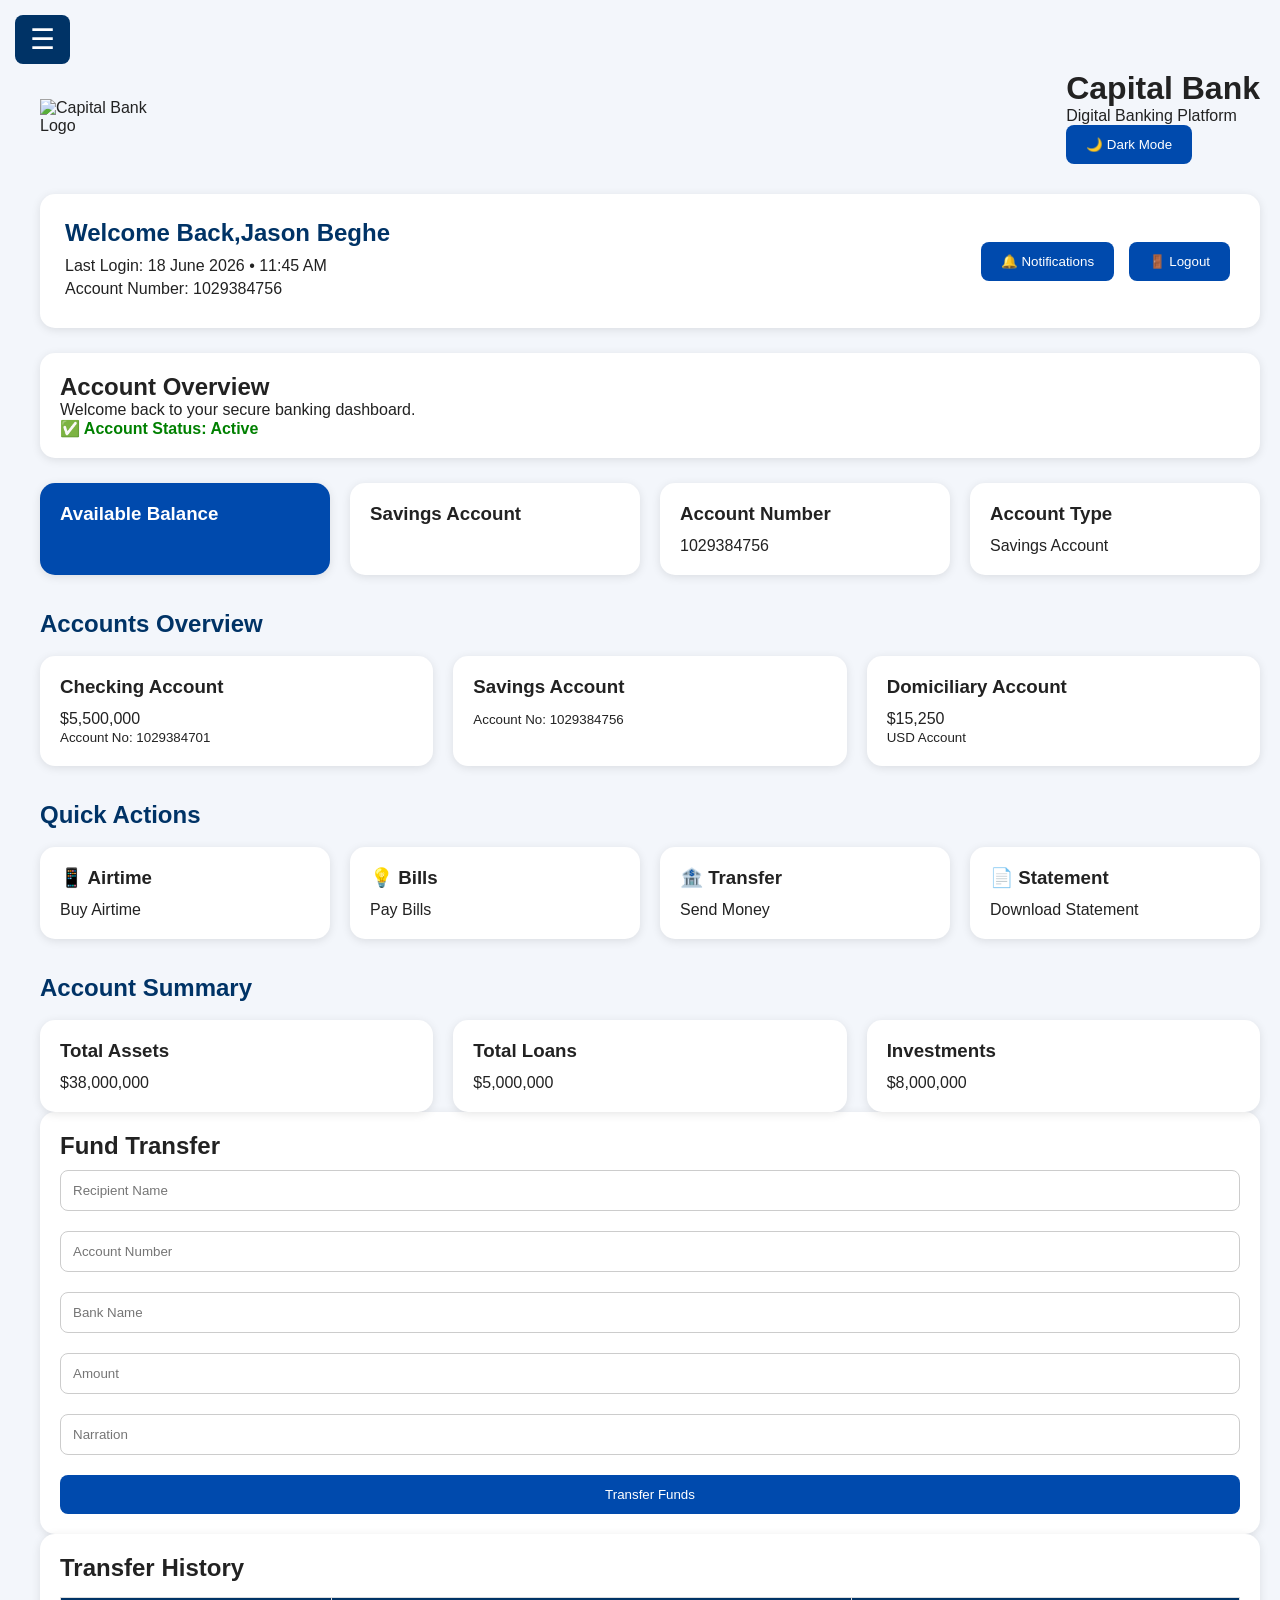
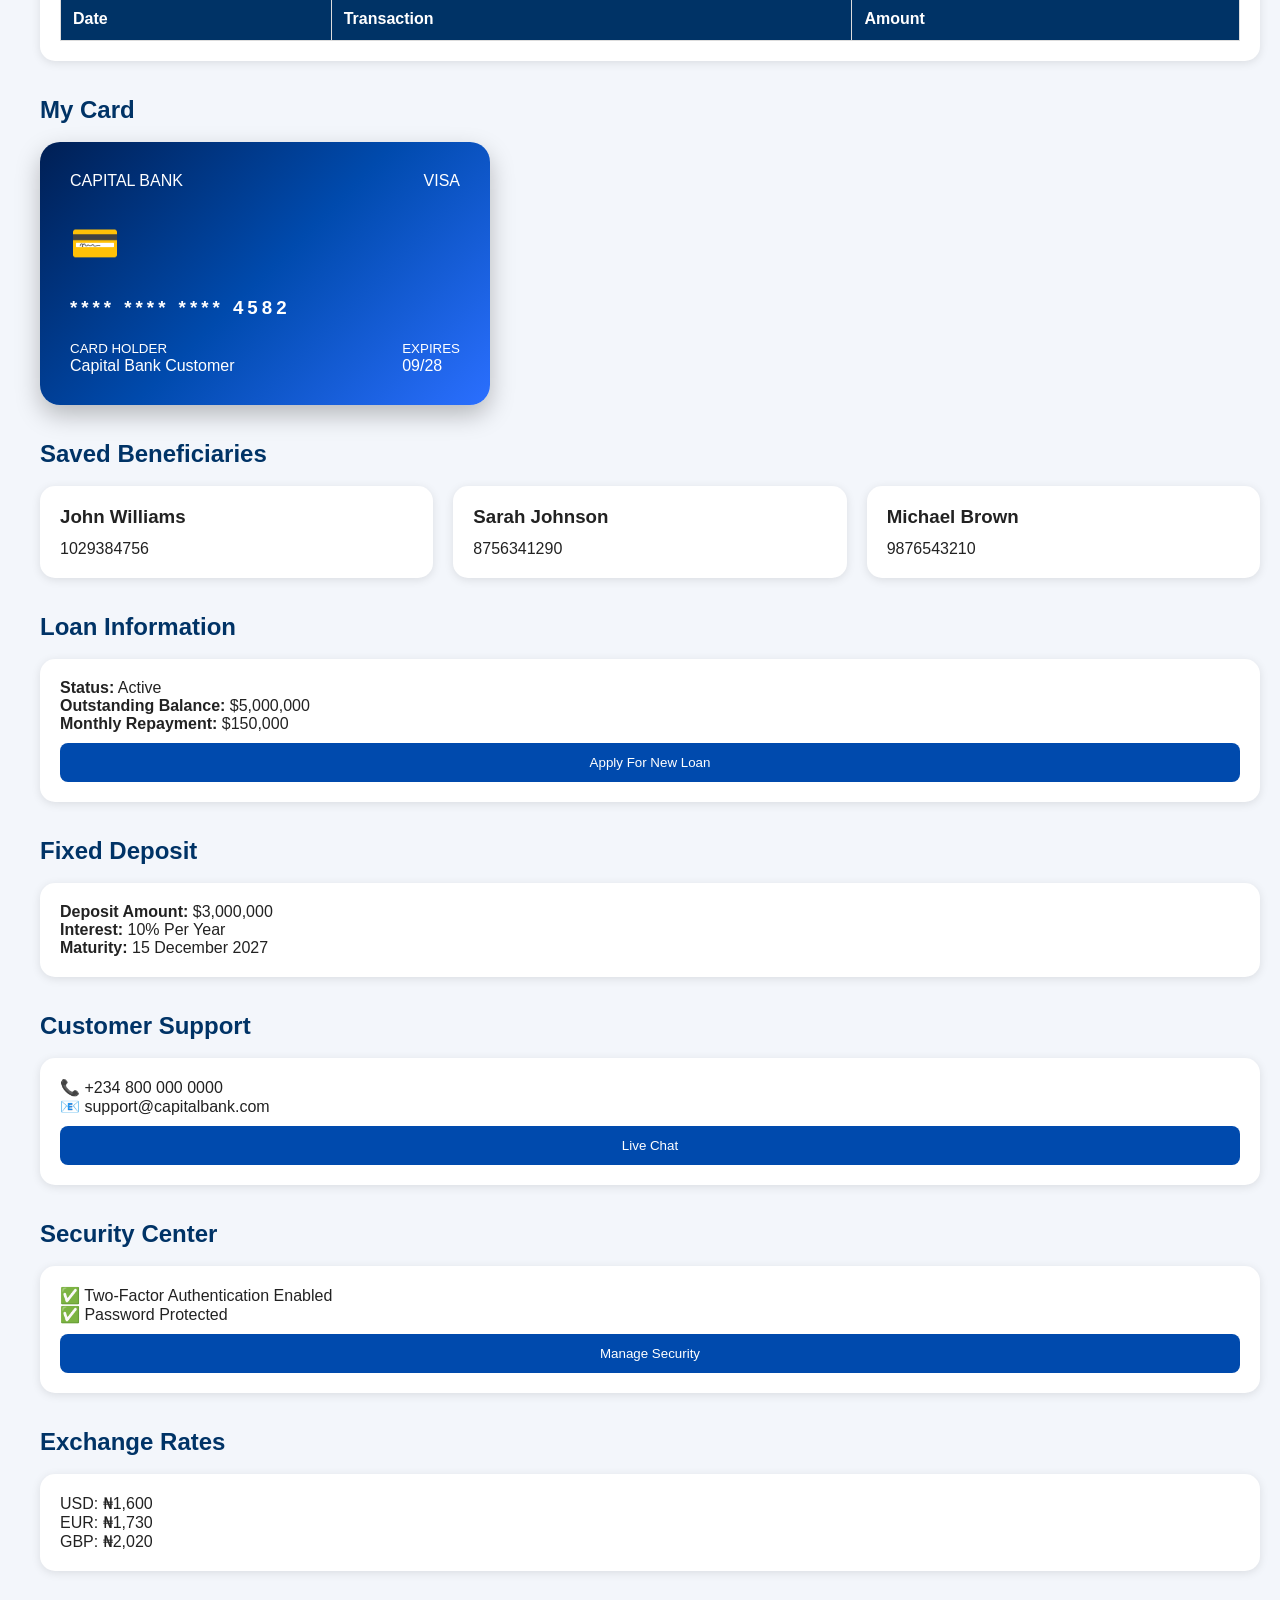
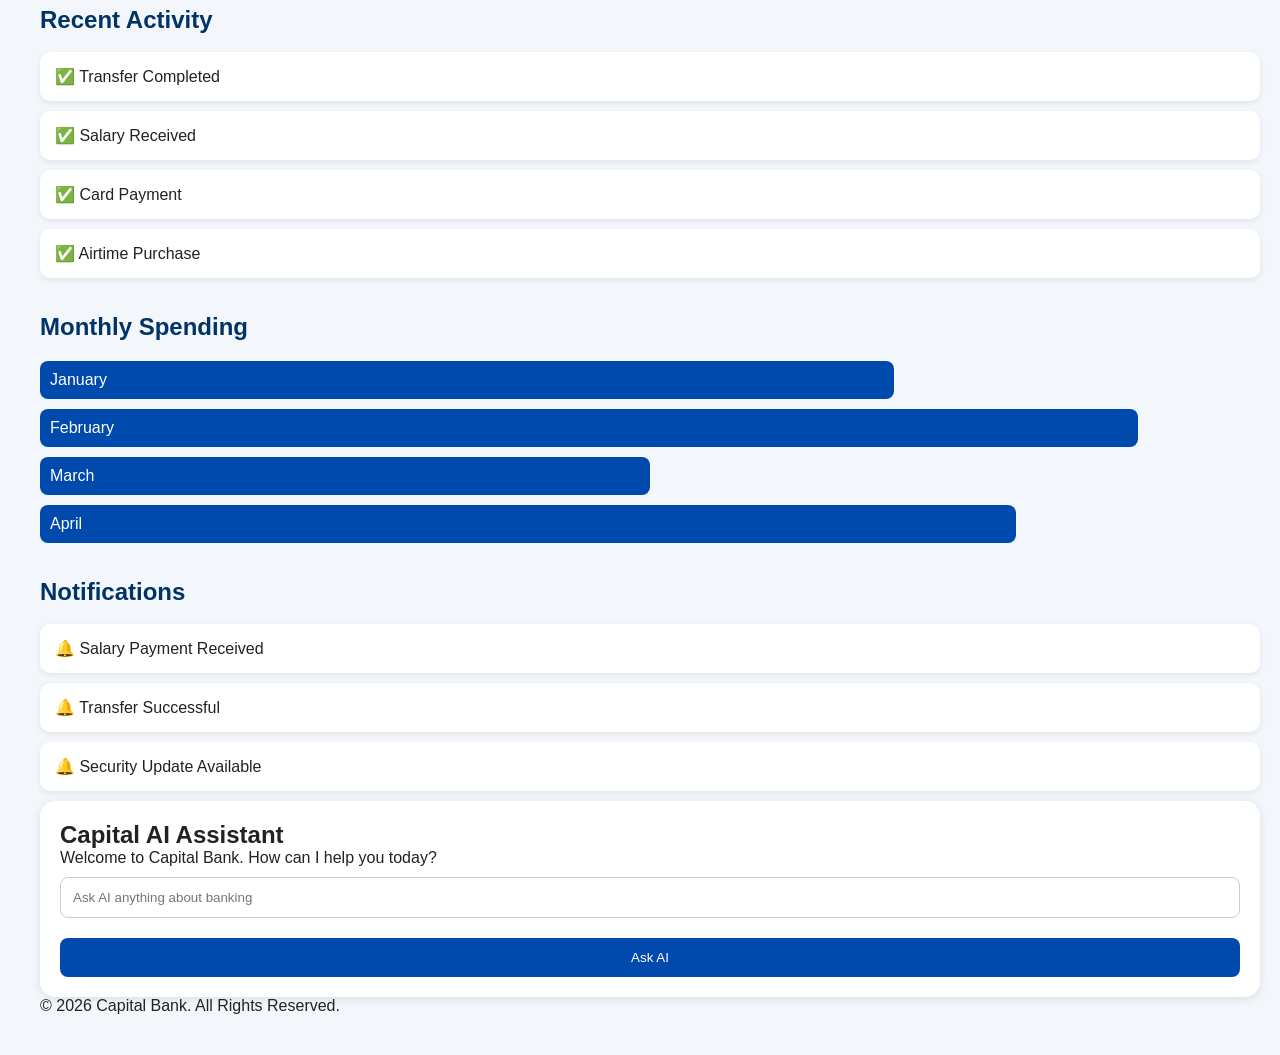
==== commit e0c363ad: "Update dashboard.html" ====
--- a/dashboard.html
+++ b/dashboard.html
@@ -1,484 +1,568 @@
 <!DOCTYPE html>
 <html lang="en">
+
 <head>
 <meta charset="UTF-8">
 <meta name="viewport" content="width=device-width, initial-scale=1.0">
+
 <title>Capital Bank Dashboard</title>
+
 <link rel="stylesheet" href="style.css">
+
 </head>
 
 <body onload="loadDashboard()">
 
-  <div cliss="menu-btn"
-    onclick="togglemenu()">
-    ☰
-  </div>
-  
+<!-- Menu Button -->
+<div class="menu-btn" onclick="toggleMenu()">
+☰
+</div>
+
+<!-- Sidebar -->
 <div class="sidebar" id="sidebar">
 
-  <h2>Capital Bank</h2>
-
-  <a href="dashboard.html">🏠 Dashboard</a>
-  <a href="deposit.html">💰 Deposit</a>
-  <a href="withdraw.html">💵 Withdraw</a>
-  <a href="transfer.html">🔂 Transfer</a>
-  <a href="history.html">📜 History</a>
-  <a href="statement.html">📄 Statement</a>
-  <a href="schedule.html">📅 Schedule</a>
-  <a href="#" onclick="logout()">🚪 Sign Out</a>
-
-</div>
-
-<!-- MAIN DASHBOARD -->
+<h2>Capital Bank</h2>
+
+<a href="dashboard.html">🏠 Dashboard</a>
+<a href="deposit.html">💰 Deposit</a>
+<a href="withdraw.html">💵 Withdraw</a>
+<a href="transfer.html">🔂 Transfer</a>
+<a href="history.html">📜 History</a>
+<a href="statement.html">📄 Statement</a>
+<a href="schedule.html">📅 Schedule</a>
+
+<a href="#" onclick="logout()">🚪 Sign Out</a>
+
+</div>
+
+<!-- Dashboard -->
 <div class="dashboard">
 
+<!-- Header -->
 <div class="top-header">
-    <img src="logo.png" class="logo" alt="Capital Bank">
-
-    <div>
-        <h1>Capital Bank</h1>
-        <p>Digital Banking Platform</p>
-
-        <!-- Dark Mode Button -->
-        <button onclick="toggleDarkMode()" class="dark-btn">
-            🌙 Dark Mode
-        </button>
-
-    </div>
-</div>
-
-    <!-- PROFILE SECTION -->
-    <div class="profile-card">
-
-        <div class="profile-info">
-            <h2>Welcome Back, Jason Beghie</h2>
-            <p>Last Login: 18 June 2026 • 11:45 AM</p>
-            <p>Account Number: 1029384756</p>
-        </div>
-
-        <div class="profile-actions">
-            <button> 🔔 Notifications</button>
-            <button onclick="logout()">🚪 Logout</button>
-        </div>
-
-    </div>
-
-    <div class="welcome-card">
-        <h2>Welcome Back</h2>
-        <p id="username"></p>
-        <span class="status">Account Status: Active</span>
-    </div>
-
-    <!-- ACCOUNT CARDS -->
-    <div class="cards-grid">
-
-        <div class="bank-card balance-card">
-            <h3>Available Balance</h3>
-            <h1 id="balance">$23,000,000</h1>
-        </div>
-
-        <div class="bank-card">
-            <h3>Savings Account</h3>
-            <p id="savings">$10,000,000</p>
-        </div>
-
-        <div class="bank-card">
-            <h3>Account Number</h3>
-            <p>1029384756</p>
-        </div>
-
-        <div class="bank-card">
-            <h3>Account Type</h3>
-            <p>Savings Account</p>
-        </div>
-
-  </div>
-
+
+<img src="logo.png"
+class="logo"
+alt="Capital Bank Logo">
+
+<div>
+
+<h1>Capital Bank</h1>
+
+<p>Digital Banking Platform</p>
+
+<button
+class="dark-btn"
+onclick="toggleDarkMode()">
+
+🌙 Dark Mode
+
+</button>
+
+</div>
+
+</div>
+
+<!-- Profile -->
+<div class="profile-card">
+
+<div class="profile-info">
+
+<h2>
+Welcome Back,Jason Beghe
+<span id="username"></span>
+</h2>
+
+<p>
+Last Login:
+18 June 2026 • 11:45 AM
+</p>
+
+<p>
+Account Number:
+<span id="accountNumber">
+1029384756
+</span>
+</p>
+
+</div>
+
+<div class="profile-actions">
+
+<button onclick="showNotifications()">
+🔔 Notifications
+</button>
+
+<button onclick="logout()">
+🚪 Logout
+</button>
+
+</div>
+
+</div>
+
+<!-- Welcome Card -->
+<div class="welcome-card">
+
+<h2>Account Overview</h2>
+
+<p>
+Welcome back to your secure banking dashboard.
+</p>
+
+<span class="status">
+✅ Account Status: Active
+</span>
+
+</div>
+
+<!-- Account Cards -->
+<div class="cards-grid">
+
+<div class="bank-card balance-card">
+
+<h3>Available Balance</h3>
+
+<h1 id="balance"></h1>
+
+</div>
+
+<div class="bank-card">
+
+<h3>Savings Account</h3>
+
+<p id="savings"></p>
+
+</div>
+
+<div class="bank-card">
+
+<h3>Account Number</h3>
+
+<p id="accountNumberCard">
+1029384756
+</p>
+
+</div>
+
+<div class="bank-card">
+
+<h3>Account Type</h3>
+
+<p>Savings Account</p>
+
+</div>
+
+</div>
 <!-- ACCOUNTS OVERVIEW -->
 <div class="section">
 
-    <h2>Accounts Overview</h2>
-
-    <div class="cards-grid">
-
-        <div class="bank-card">
-            <h3>Checking Account</h3>
-            <p>$5,500,000</p>
-            <small>Account No: 1029384701</small>
-        </div>
-
-        <div class="bank-card">
-            <h3>Savings Account</h3>
-            <p>$10,000,000</p>
-            <small>Account No: 1029384756</small>
-        </div>
-
-        <div class="bank-card">
-            <h3>Domiciliary Account</h3>
-            <p>$15,250</p>
-            <small>USD Account</small>
-        </div>
-
-    </div>
+<h2>Accounts Overview</h2>
+
+<div class="cards-grid">
+
+<div class="bank-card">
+<h3>Checking Account</h3>
+<p>$5,500,000</p>
+<small>Account No: 1029384701</small>
+</div>
+
+<div class="bank-card">
+<h3>Savings Account</h3>
+<p id="overviewSavings"></p>
+<small>Account No: 1029384756</small>
+</div>
+
+<div class="bank-card">
+<h3>Domiciliary Account</h3>
+<p>$15,250</p>
+<small>USD Account</small>
+</div>
+
+</div>
 
 </div>
 
 <!-- QUICK ACTIONS -->
 <div class="section">
 
-    <h2>Quick Actions</h2>
-
-    <div class="cards-grid">
-
-        <div class="bank-card">
-            <h3>📱 Airtime</h3>
-            <p>Buy Airtime</p>
-        </div>
-
-        <div class="bank-card">
-            <h3>💡 Bills</h3>
-            <p>Pay Bills</p>
-        </div>
-
-        <div class="bank-card">
-            <h3>🏦 Transfer</h3>
-            <p>Send Money</p>
-        </div>
-
-        <div class="bank-card">
-            <h3>📄 Statement</h3>
-            <p>Download Statement</p>
-        </div>
-
-    </div>
+<h2>Quick Actions</h2>
+
+<div class="cards-grid">
+
+<div class="bank-card">
+<h3>📱 Airtime</h3>
+<p>Buy Airtime</p>
+</div>
+
+<div class="bank-card">
+<h3>💡 Bills</h3>
+<p>Pay Bills</p>
+</div>
+
+<div class="bank-card">
+<h3>🏦 Transfer</h3>
+<p>Send Money</p>
+</div>
+
+<div class="bank-card">
+<h3>📄 Statement</h3>
+<p>Download Statement</p>
+</div>
+
+</div>
 
 </div>
 
 <!-- ACCOUNT SUMMARY -->
 <div class="section">
 
-    <h2>Account Summary</h2>
-
-    <div class="cards-grid">
-
-        <div class="bank-card">
-            <h3>Total Assets</h3>
-            <p>$38,000,000</p>
-        </div>
-
-        <div class="bank-card">
-            <h3>Total Loans</h3>
-            <p>$5,000,000</p>
-        </div>
-
-        <div class="bank-card">
-            <h3>Investments</h3>
-            <p>$8,000,000</p>
-        </div>
-
-    </div>
-
-</div>
-    
+<h2>Account Summary</h2>
+
+<div class="cards-grid">
+
+<div class="bank-card">
+<h3>Total Assets</h3>
+<p id="totalAssets">$38,000,000</p>
+</div>
+
+<div class="bank-card">
+<h3>Total Loans</h3>
+<p>$5,000,000</p>
+</div>
+
+<div class="bank-card">
+<h3>Investments</h3>
+<p>$8,000,000</p>
+</div>
+
+</div>
+
+</div>
+
 <!-- QUICK TRANSFER -->
 <div class="bank-card">
 
-    <h2>Fund Transfer</h2>
-
-    <input type="text"
-           id="receiver"
-           placeholder="Recipient Name">
-
-    <input type="text"
-           id="accountNumber"
-           placeholder="Account Number">
-
-    <input type="text"
-           id="bankName"
-           placeholder="Bank Name">
-
-    <input type="number"
-           id="amount"
-           placeholder="Amount">
-
-    <input type="text"
-           id="narration"
-           placeholder="Narration">
-
-    <button onclick="transferMoney()">
-        Transfer Funds
-    </button>
-
-</div>
-    
-    <!-- TRANSFER HISTORY -->
-    <div class="bank-card">
-
-        <h2>Transfer History</h2>
-
-        <table class="history-table">
-
-            <thead>
-                <tr>
-                    <th>Date</th>
-                    <th>Receiver</th>
-                    <th>Amount</th>
-                </tr>
-            </thead>
-
-            <tbody id="historyTable">
-            </tbody>
-
-        </table>
-
-    </div>
-
-<!-- CARD DISPLAY -->
-<div class="section">
-
-    <h2>My Cards</h2>
-
-    <div class="premium-card"
-onclick="showCardDetails()">
-      
-        <div class="card-top">
-            <span>CAPITAL BANK</span>
-            <span>VISA</span>
-        </div>
-
-        <div class="chip">💳</div>
-
-        <h3 class="card-number">
-            **** **** **** 4582
-        </h3>
-
-        <div class="card-bottom">
-
-            <div>
-                <small>CARD HOLDER</small>
-                <p>Jason Beghie</p>
-            </div>
-
-            <div>
-                <small>EXPIRES</small>
-                <p>09/28</p>
-            </div>
-
-        </div>
-
-    </div>
+<h2>Fund Transfer</h2>
+
+<input
+type="text"
+id="receiver"
+placeholder="Recipient Name">
+
+<input
+type="text"
+id="accountNumber"
+placeholder="Account Number">
+
+<input
+type="text"
+id="bankName"
+placeholder="Bank Name">
+
+<input
+type="number"
+id="amount"
+placeholder="Amount">
+
+<input
+type="text"
+id="narration"
+placeholder="Narration">
+
+<button onclick="transferMoney()">
+Transfer Funds
+</button>
+
+</div>
+<!-- TRANSFER HISTORY -->
+<div class="bank-card">
+
+<h2>Transfer History</h2>
+
+<table class="history-table">
+
+<thead>
+<tr>
+<th>Date</th>
+<th>Transaction</th>
+<th>Amount</th>
+</tr>
+</thead>
+
+<tbody id="historyTable">
+</tbody>
+
+</table>
+
+</div>
+
+<!-- MY CARD -->
+<div class="section">
+
+<h2>My Card</h2>
+
+<div class="premium-card" onclick="showCardDetails()">
+
+<div class="card-top">
+<span>CAPITAL BANK</span>
+<span>VISA</span>
+</div>
+
+<div class="chip">💳</div>
+
+<h3 class="card-number">
+**** **** **** 4582
+</h3>
+
+<div class="card-bottom">
+
+<div>
+<small>CARD HOLDER</small>
+<p id="cardHolder">Capital Bank Customer</p>
+</div>
+
+<div>
+<small>EXPIRES</small>
+<p>09/28</p>
+</div>
+
+</div>
+
+</div>
 
 </div>
 
 <!-- BENEFICIARIES -->
 <div class="section">
 
-    <h2>Saved Beneficiaries</h2>
-
-    <div class="cards-grid">
-
-        <div class="bank-card">
-            <h3>John Williams</h3>
-            <p>1029384756</p>
-        </div>
-
-        <div class="bank-card">
-            <h3>Sarah Johnson</h3>
-            <p>8756341290</p>
-        </div>
-
-        <div class="bank-card">
-            <h3>Michael Brown</h3>
-            <p>9876543210</p>
-        </div>
-
-    </div>
+<h2>Saved Beneficiaries</h2>
+
+<div class="cards-grid">
+
+<div class="bank-card">
+<h3>John Williams</h3>
+<p>1029384756</p>
+</div>
+
+<div class="bank-card">
+<h3>Sarah Johnson</h3>
+<p>8756341290</p>
+</div>
+
+<div class="bank-card">
+<h3>Michael Brown</h3>
+<p>9876543210</p>
+</div>
+
+</div>
 
 </div>
 
 <!-- LOAN INFORMATION -->
 <div class="section">
 
-    <h2>Loan Information</h2>
-
-    <div class="bank-card">
-
-        <p><strong>Loan Status:</strong> Active</p>
-
-        <p><strong>Outstanding Balance:</strong> $5,000,000</p>
-
-        <p><strong>Monthly Repayment:</strong> $150,000</p>
-
-        <button onclick="applyLoan()">
-            Apply For New Loan
-        </button>
-
-    </div>
+<h2>Loan Information</h2>
+
+<div class="bank-card">
+
+<p><strong>Status:</strong> Active</p>
+
+<p><strong>Outstanding Balance:</strong> $5,000,000</p>
+
+<p><strong>Monthly Repayment:</strong> $150,000</p>
+
+<button onclick="applyLoan()">
+Apply For New Loan
+</button>
+
+</div>
 
 </div>
 
 <!-- FIXED DEPOSIT -->
 <div class="section">
 
-    <h2>Fixed Deposit</h2>
-
-    <div class="bank-card">
-
-        <p><strong>Deposit Amount:</strong> $3,000,000</p>
-
-        <p><strong>Interest Rate:</strong> 10% Per Year</p>
-
-        <p><strong>Maturity Date:</strong> 15 December 2027</p>
-
-    </div>
+<h2>Fixed Deposit</h2>
+
+<div class="bank-card">
+
+<p><strong>Deposit Amount:</strong> $3,000,000</p>
+
+<p><strong>Interest:</strong> 10% Per Year</p>
+
+<p><strong>Maturity:</strong> 15 December 2027</p>
+
+</div>
 
 </div>
 
 <!-- CUSTOMER SUPPORT -->
 <div class="section">
 
-    <h2>Customer Support</h2>
-
-    <div class="bank-card">
-
-        <p>📞 +234 800 000 0000</p>
-
-        <p>📧 support@capitalbank.com</p>
-
-        <button>Live Chat</button>
-
-    </div>
-
-</div>
-
-<!-- SECURITY CENTER -->
-<div class="section">
-
-    <h2>Security Center</h2>
-
-    <div class="bank-card">
-
-        <p>✅ Two-Factor Authentication Enabled</p>
-
-        <p>✅ Last Password Change: 15 June 2026</p>
-
-        <button>Manage Security</button>
-
-    </div>
+<h2>Customer Support</h2>
+
+<div class="bank-card">
+
+<p>📞 +234 800 000 0000</p>
+
+<p>📧 support@capitalbank.com</p>
+
+<button>
+Live Chat
+</button>
+
+</div>
+
+</div>
+
+<!-- SECURITY -->
+<div class="section">
+
+<h2>Security Center</h2>
+
+<div class="bank-card">
+
+<p>✅ Two-Factor Authentication Enabled</p>
+
+<p>✅ Password Protected</p>
+
+<button>
+Manage Security
+</button>
+
+</div>
 
 </div>
 
 <!-- EXCHANGE RATES -->
 <div class="section">
 
-    <h2>Exchange Rates</h2>
-
-    <div class="bank-card">
-
-        <p>USD: $1,600</p>
-
-        <p>EUR: $1,730</p>
-
-        <p>GBP: $2,020</p>
-
-    </div>
-
-</div>
-
-    <!-- RECENT ACTIVITY -->
-    <div class="section">
-
-        <h2>Recent Activity</h2>
-
-        <ul class="activity-feed">
-
-            <li>✅ Transfer Sent - $50,000</li>
-            <li>✅ Salary Received - $2,000,000</li>
-            <li>✅ Card Payment - $4,500</li>
-            <li>✅ Airtime Purchase - $2,000</li>
-
-        </ul>
-
-    </div>
-
-    <!-- SPENDING ANALYTICS -->
-    <div class="section">
-
-        <h2>Monthly Spending</h2>
-
-        <div class="chart">
-
-            <div class="bar" style="width:70%">January</div>
-            <div class="bar" style="width:90%">February</div>
-            <div class="bar" style="width:50%">March</div>
-            <div class="bar" style="width:80%">April</div>
-
-        </div>
-
-    </div>
-
-    <!-- NOTIFICATIONS -->
-    <div class="section">
-
-        <h2>Notifications</h2>
-
-        <div class="notification">
-            🔔 Salary payment received.
-        </div>
-
-        <div class="notification">
-            🔔 Transfer completed successfully.
-        </div>
-
-        <div class="notification">
-            🔔 New security update available.
-        </div>
-
-    </div>
-
-    <!-- AI ASSISTANT -->
-    <div class="bank-card">
-
-        <h2>Capital AI Assistant</h2>
-
-        <p id="aiMessage">
-            Welcome to Capital Bank. How can I help you today?
-        </p>
-
-        <input
-            type="text"
-            id="userQuestion"
-            placeholder="Ask AI anything about banking">
-
-        <button onclick="askAI()">
-            Ask AI
-        </button>
-
-    </div>
-
-</div>
-</div>
-
+<h2>Exchange Rates</h2>
+
+<div class="bank-card">
+
+<p>USD: ₦1,600</p>
+
+<p>EUR: ₦1,730</p>
+
+<p>GBP: ₦2,020</p>
+
+</div>
+
+</div>
+
+<!-- RECENT ACTIVITY -->
+<div class="section">
+
+<h2>Recent Activity</h2>
+
+<ul class="activity-feed">
+
+<li>✅ Transfer Completed</li>
+<li>✅ Salary Received</li>
+<li>✅ Card Payment</li>
+<li>✅ Airtime Purchase</li>
+
+</ul>
+
+</div>
+
+<!-- MONTHLY SPENDING -->
+<div class="section">
+
+<h2>Monthly Spending</h2>
+
+<div class="chart">
+
+<div class="bar" style="width:70%">January</div>
+
+<div class="bar" style="width:90%">February</div>
+
+<div class="bar" style="width:50%">March</div>
+
+<div class="bar" style="width:80%">April</div>
+
+</div>
+
+</div>
+
+<!-- NOTIFICATIONS -->
+<div class="section">
+
+<h2>Notifications</h2>
+
+<div class="notification">
+🔔 Salary Payment Received
+</div>
+
+<div class="notification">
+🔔 Transfer Successful
+</div>
+
+<div class="notification">
+🔔 Security Update Available
+</div>
+
+</div>
+<!-- AI ASSISTANT -->
+<div class="bank-card">
+
+<h2>Capital AI Assistant</h2>
+
+<p id="aiMessage">
+Welcome to Capital Bank.
+How can I help you today?
+</p>
+
+<input
+type="text"
+id="userQuestion"
+placeholder="Ask AI anything about banking">
+
+<button onclick="askAI()">
+Ask AI
+</button>
+
+</div>
+
+<!-- Footer -->
+<footer>
+
+<p>
+©️ 2026 Capital Bank.
+All Rights Reserved.
+</p>
+
+</footer>
+
+</div>
+<!-- End Dashboard -->
+
+<!-- Receipt Modal -->
+<div id="receiptModal" class="receipt-modal">
+
+<div class="receipt-box">
+
+<h2>Transfer Successful</h2>
+
+<p id="receiptReceiver"></p>
+
+<p id="receiptAmount"></p>
+
+<p id="receiptRef"></p>
+
+<button onclick="closeReceipt()">
+Close
+</button>
+
+</div>
+
+</div>
+
+<!-- JavaScript -->
 <script type="module" src="app.js"></script>
 
-<div id="receiptModal" class="receipt-modal">
-
-    <div class="receipt-box">
-
-        <h2>Transfer Successful</h2>
-
-        <p id="receiptReceiver"></p>
-
-        <p id="receiptAmount"></p>
-
-        <p id="receiptRef"></p>
-
-        <button onclick="closeReceipt()">
-            Close
-        </button>
-
-    </div>
-
-</div>    
 </body>
+
 </html>
--- a/style.css
+++ b/style.css
@@ -1,344 +1,525 @@
-/* =====================
-   BASE STYLES
-===================== */
+/* ==========================
+   RESET
+========================== */
+
+*{
+    margin:0;
+    padding:0;
+    box-sizing:border-box;
+}
+
 body{
-    margin:0;
-    font-family:Arial, sans-serif;
-    background:#f4f7fb;
-}
+    font-family:Arial, Helvetica, sans-serif;
+    background:#f3f6fb;
+    color:#222;
+}
+
+/* ==========================
+   LOGIN / REGISTER
+========================== */
 
 .container{
     width:90%;
-    max-width:600px;
-    margin:40px auto;
-    text-align:center;
-}
-
-footer{
-    text-align:center;
-    padding:20px;
-}
-
-/* =====================
-   LOGO
-===================== */
-.logo-section{
+    max-width:450px;
+    margin:60px auto;
+    background:#fff;
+    padding:30px;
+    border-radius:12px;
+    box-shadow:0 8px 25px rgba(0,0,0,.12);
+}
+
+.container h2{
     text-align:center;
     margin-bottom:20px;
+    color:#003366;
+}
+
+.container input{
+    width:100%;
+    padding:14px;
+    margin:10px 0;
+    border:1px solid #ccc;
+    border-radius:8px;
+}
+
+.container button{
+    width:100%;
+}
+
+/* ==========================
+   BUTTONS
+========================== */
+
+button,
+.btn{
+
+    background:#004aad;
+    color:white;
+    border:none;
+    padding:12px 20px;
+    border-radius:8px;
+    cursor:pointer;
+    transition:.3s;
+}
+
+button:hover,
+.btn:hover{
+
+    background:#00337a;
+
+}
+
+/* ==========================
+   SIDEBAR
+========================== */
+
+.sidebar{
+
+    position:fixed;
+    top:0;
+    left:-260px;
+    width:250px;
+    height:100%;
+    background:#003366;
+    transition:.3s;
+    z-index:999;
+    padding:20px;
+    overflow-y:auto;
+
+}
+
+.sidebar.active{
+
+    left:0;
+
+}
+
+.sidebar h2{
+
+    color:white;
+    text-align:center;
+    margin-bottom:25px;
+
+}
+
+.sidebar a{
+
+    display:block;
+    color:white;
+    text-decoration:none;
+    padding:14px;
+    margin-bottom:8px;
+    border-radius:8px;
+    transition:.3s;
+
+}
+
+.sidebar a:hover{
+
+    background:#1f3c88;
+
+}
+
+.menu-btn{
+
+    position:fixed;
+    top:15px;
+    left:15px;
+    font-size:28px;
+    color:white;
+    background:#003366;
+    padding:8px 15px;
+    border-radius:8px;
+    cursor:pointer;
+    z-index:1000;
+
+}
+
+/* ==========================
+   DASHBOARD
+========================== */
+
+.dashboard{
+
+    margin-left:20px;
+    padding:70px 20px 40px;
+
+}
+
+.top-header{
+
+    display:flex;
+    justify-content:space-between;
+    align-items:center;
+    flex-wrap:wrap;
+    margin-bottom:30px;
+
 }
 
 .logo{
+
     width:120px;
-    height:auto;
-    display:block;
-    margin:0 auto 10px;
-}
-
-/* =====================
-   CARDS
-===================== */
-.card{
+
+}
+
+/* ==========================
+   PROFILE CARD
+========================== */
+
+.profile-card{
+
     background:white;
-    padding:20px;
-    margin:15px 0;
-    border-radius:10px;
-    box-shadow:0 2px 8px rgba(0,0,0,0.1);
-}
-
-.welcome-card,
-.bank-card{
+    border-radius:15px;
+    padding:25px;
+    display:flex;
+    justify-content:space-between;
+    align-items:center;
+    flex-wrap:wrap;
+    margin-bottom:25px;
+    box-shadow:0 2px 10px rgba(0,0,0,.1);
+
+}
+
+.profile-info h2{
+
+    color:#003366;
+    margin-bottom:10px;
+
+}
+
+.profile-info p{
+
+    margin:5px 0;
+
+}
+
+.profile-actions button{
+
+    margin:5px;
+
+}
+
+/* ==========================
+   WELCOME CARD
+========================== */
+
+.welcome-card{
+
     background:white;
     padding:20px;
     border-radius:15px;
-    box-shadow:0 2px 10px rgba(0,0,0,0.1);
-    margin-bottom:20px;
-}
-
-/* =====================
-   DASHBOARD
-===================== */
-.dashboard-container{
-    max-width:1200px;
-    margin:auto;
-    padding:20px;
-}
-
-.top-header{
-    display:flex;
-    align-items:center;
-    gap:15px;
-    margin-bottom:20px;
-}
+    margin-bottom:25px;
+    box-shadow:0 2px 10px rgba(0,0,0,.1);
+
+}
+
+.status{
+
+    color:green;
+    font-weight:bold;
+
+}
+
+/* ==========================
+   CARD GRID
+========================== */
 
 .cards-grid{
+
     display:grid;
     grid-template-columns:repeat(auto-fit,minmax(250px,1fr));
     gap:20px;
-}
-
-/* =====================
-   FORMS (GLOBAL)
-===================== */
-input{
+
+}
+
+/* ==========================
+   BANK CARD
+========================== */
+
+.bank-card{
+
+    background:white;
+    padding:20px;
+    border-radius:15px;
+    box-shadow:0 2px 10px rgba(0,0,0,.1);
+
+}
+
+.balance-card{
+
+    background:#004aad;
+    color:white;
+
+}
+
+.bank-card h3{
+
+    margin-bottom:12px;
+
+}
+
+.bank-card input{
+
     width:100%;
+    margin:10px 0;
     padding:12px;
-    margin:10px 0;
-    box-sizing:border-box;
-    border:1px solid #ddd;
     border-radius:8px;
-}
-
-button,
-.btn{
-    background:#004aad;
-    color:white;
-    border:none;
-    padding:12px 20px;
-    cursor:pointer;
-    border-radius:5px;
-    text-decoration:none;
-    display:inline-block;
-    margin:5px;
-}
-
-button:hover,
-.btn:hover{
-    background:#00337a;
-}
-
-/* =====================
-   BANK CARD OVERRIDES
-===================== */
-.bank-card input{
-    margin:8px 0;
+    border:1px solid #ccc;
+
 }
 
 .bank-card button{
+
     width:100%;
-    padding:12px;
-    border:none;
-    border-radius:8px;
-    cursor:pointer;
-}
-
-/* =====================
-   SIDEBAR
-===================== */
-.sidebar a{
-    display:block;
-    color:white;
-    text-decoration:none;
-    padding:12px;
-    margin:6px 0;
-    border-radius:8px;
-    transition:0.3s;
-}
-
-.sidebar a:hover{
-    background:#1f3c88;
-}
-
-/* =====================
-   BALANCE / HISTORY
-===================== */
-.balance-card{
-    background:#003366;
-    color:white;
-}
+    margin-top:10px;
+
+}
+
+/* ==========================
+   SECTION
+========================== */
+
+.section{
+
+    margin-top:35px;
+
+}
+
+.section h2{
+
+    margin-bottom:18px;
+    color:#003366;
+
+}
+
+/* ==========================
+   HISTORY TABLE
+========================== */
 
 .history-table{
+
     width:100%;
     border-collapse:collapse;
     margin-top:15px;
+
+}
+
+.history-table th{
+
+    background:#003366;
+    color:white;
+
 }
 
 .history-table th,
 .history-table td{
+
+    padding:12px;
     border:1px solid #ddd;
-    padding:12px;
     text-align:left;
-}
-
-.history-table th{
-    background:#003366;
-    color:white;
-}
-
-.status{
-    color:green;
-    font-weight:bold;
-}
-
-/* =====================
+
+}
+
+/* ==========================
    PREMIUM CARD
-===================== */
+========================== */
+
 .premium-card{
+
     max-width:450px;
     padding:30px;
     border-radius:20px;
-    background:linear-gradient(135deg,#0f172a,#1e3a8a,#2563eb);
-    color:white;
-    box-shadow:0 15px 35px rgba(0,0,0,.25);
-    margin-top:15px;
+    color:white;
+    background:linear-gradient(135deg,#001f54,#004aad,#2b6fff);
+    cursor:pointer;
+    box-shadow:0 10px 25px rgba(0,0,0,.25);
+
 }
 
 .card-top{
+
     display:flex;
     justify-content:space-between;
-    font-weight:bold;
+
 }
 
 .chip{
+
     font-size:40px;
-    margin:25px 0;
+    margin:30px 0;
+
 }
 
 .card-number{
+
     letter-spacing:4px;
+
 }
 
 .card-bottom{
+
     display:flex;
     justify-content:space-between;
     margin-top:20px;
-}
-
-/* =====================
+
+}
+
+/* ==========================
+   ACTIVITY
+========================== */
+
+.activity-feed{
+
+    list-style:none;
+
+}
+
+.activity-feed li{
+
+    background:white;
+    margin:10px 0;
+    padding:15px;
+    border-radius:10px;
+    box-shadow:0 2px 6px rgba(0,0,0,.08);
+
+}
+
+/* ==========================
+   CHART
+========================== */
+
+.chart{
+
+    margin-top:20px;
+
+}
+
+.bar{
+
+    background:#004aad;
+    color:white;
+    margin:10px 0;
+    padding:10px;
+    border-radius:8px;
+
+}
+
+/* ==========================
+   NOTIFICATION
+========================== */
+
+.notification{
+
+    background:white;
+    padding:15px;
+    border-radius:10px;
+    margin:10px 0;
+    box-shadow:0 2px 6px rgba(0,0,0,.08);
+
+}
+
+/* ==========================
    DARK MODE
-===================== */
-.dark-btn{
-    background:#1e3a8a;
-    color:white;
-    border:none;
-    padding:10px 15px;
-    border-radius:8px;
-    cursor:pointer;
-    margin-top:10px;
-}
+========================== */
 
 .dark-mode{
+
     background:#111827;
     color:white;
-}
-
-.dark-mode .card,
+
+}
+
+.dark-mode .bank-card,
 .dark-mode .profile-card,
-.dark-mode .transfer-card,
-.dark-mode .ai-card{
+.dark-mode .welcome-card,
+.dark-mode .notification,
+.dark-mode .activity-feed li{
+
     background:#1f2937;
     color:white;
+
 }
 
 .dark-mode input{
+
     background:#374151;
     color:white;
     border:1px solid #555;
-}
-
-.dark-mode table{
-    color:white;
-}
-
-/* =====================
-   RECEIPT MODAL
-===================== */
+
+}
+
+.dark-mode .history-table th{
+
+    background:#2563eb;
+
+}
+
+/* ==========================
+   RECEIPT
+========================== */
+
 .receipt-modal{
+
     display:none;
     position:fixed;
+    left:0;
     top:0;
-    left:0;
     width:100%;
     height:100%;
-    background:rgba(0,0,0,0.7);
+    background:rgba(0,0,0,.7);
     justify-content:center;
     align-items:center;
     z-index:9999;
+
 }
 
 .receipt-box{
+
+    width:350px;
     background:white;
     padding:30px;
     border-radius:15px;
-    width:350px;
     text-align:center;
-    box-shadow:0 5px 15px rgba(0,0,0,0.3);
-}
-
-.sidebar{
-    position:fixed;
-    left:0;
-    top:0;
-    width:250px;
-    height:100%;
-    background:#003366;
-    padding:20px;
-    box-sizing:border-box;
-}
-
-.sidebar h2{
-    color:white;
+
+}
+
+/* ==========================
+   MOBILE
+========================== */
+
+@media(max-width:768px){
+
+.dashboard{
+
+    margin-left:0;
+    padding:80px 15px;
+
+}
+
+.top-header{
+
+    flex-direction:column;
     text-align:center;
-    margin-bottom:25px;
-}
-
-.sidebar a{
-    display:block;
-    color:white;
-    text-decoration:none;
-    padding:12px;
-    margin:6px 0;
-    border-radius:8px;
-    transition:0.3s;
-}
-
-.sidebar a:hover{
-    background:#1f3c88;
-}
-
-.dashboard{
-    margin-left:270px;
-    padding:20px;
-}
-
-.menu-btn{
-    position:fixed;
-    top:15px;
-    left:15px;
-    font-size:30px;
-    cursor:pointer;
-    z-index:1001;
-}
-
-.sidebar{
-    position:fixed;
-    left:-260px;
-    top:0;
-    width:250px;
-    height:100%;
-    background:#003366;
-    padding:20px;
-    transition:0.3s;
-    z-index:1000;
-}
-
-.sidebar.active{
-    left:0;
-}
-
-.sidebar h2{
-    color:white;
+
+}
+
+.profile-card{
+
+    flex-direction:column;
     text-align:center;
-}
-
-.sidebar a{
-    display:block;
-    color:white;
-    text-decoration:none;
-    padding:12px;
-    margin:6px 0;
-    border-radius:8px;
-}
-
-.sidebar a:hover{
-    background:#1f3c88;
-}
+
+}
+
+.cards-grid{
+
+    grid-template-columns:1fr;
+
+}
+
+.premium-card{
+
+    max-width:100%;
+
+}
+
+}
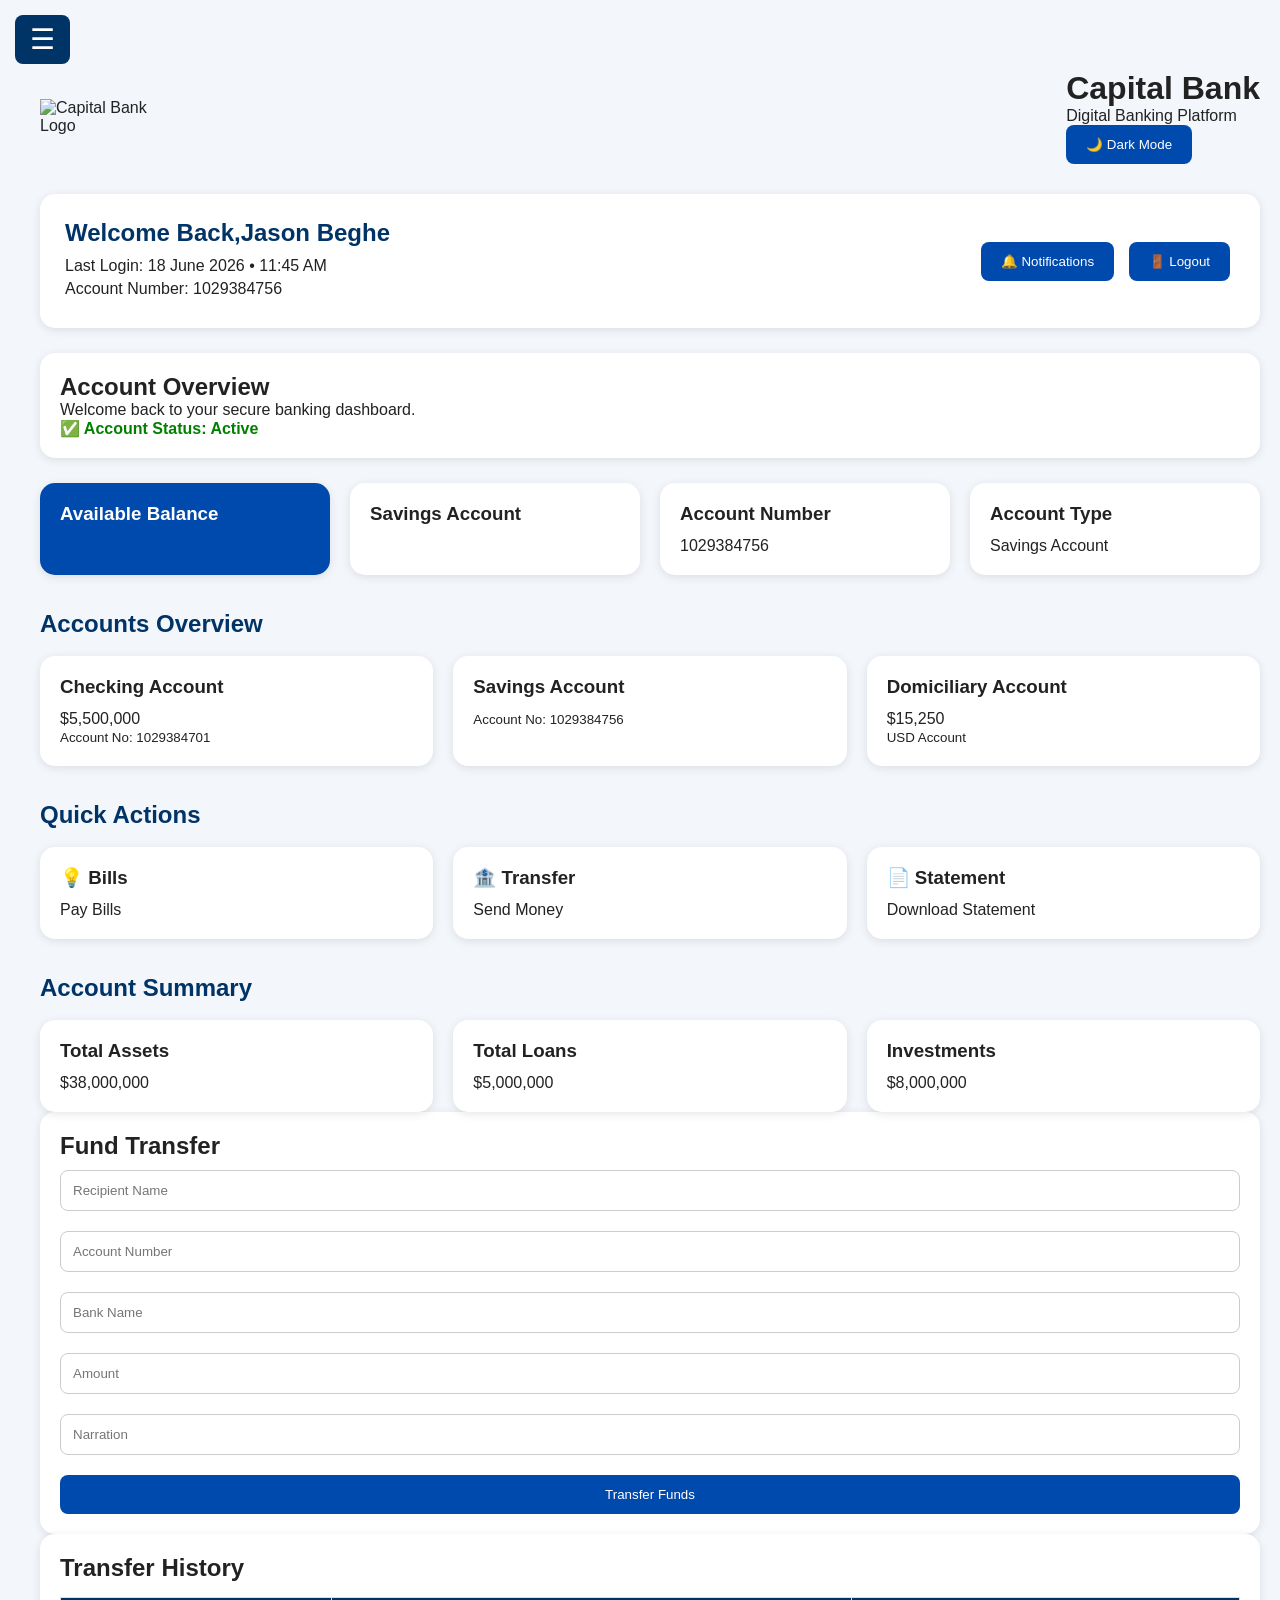
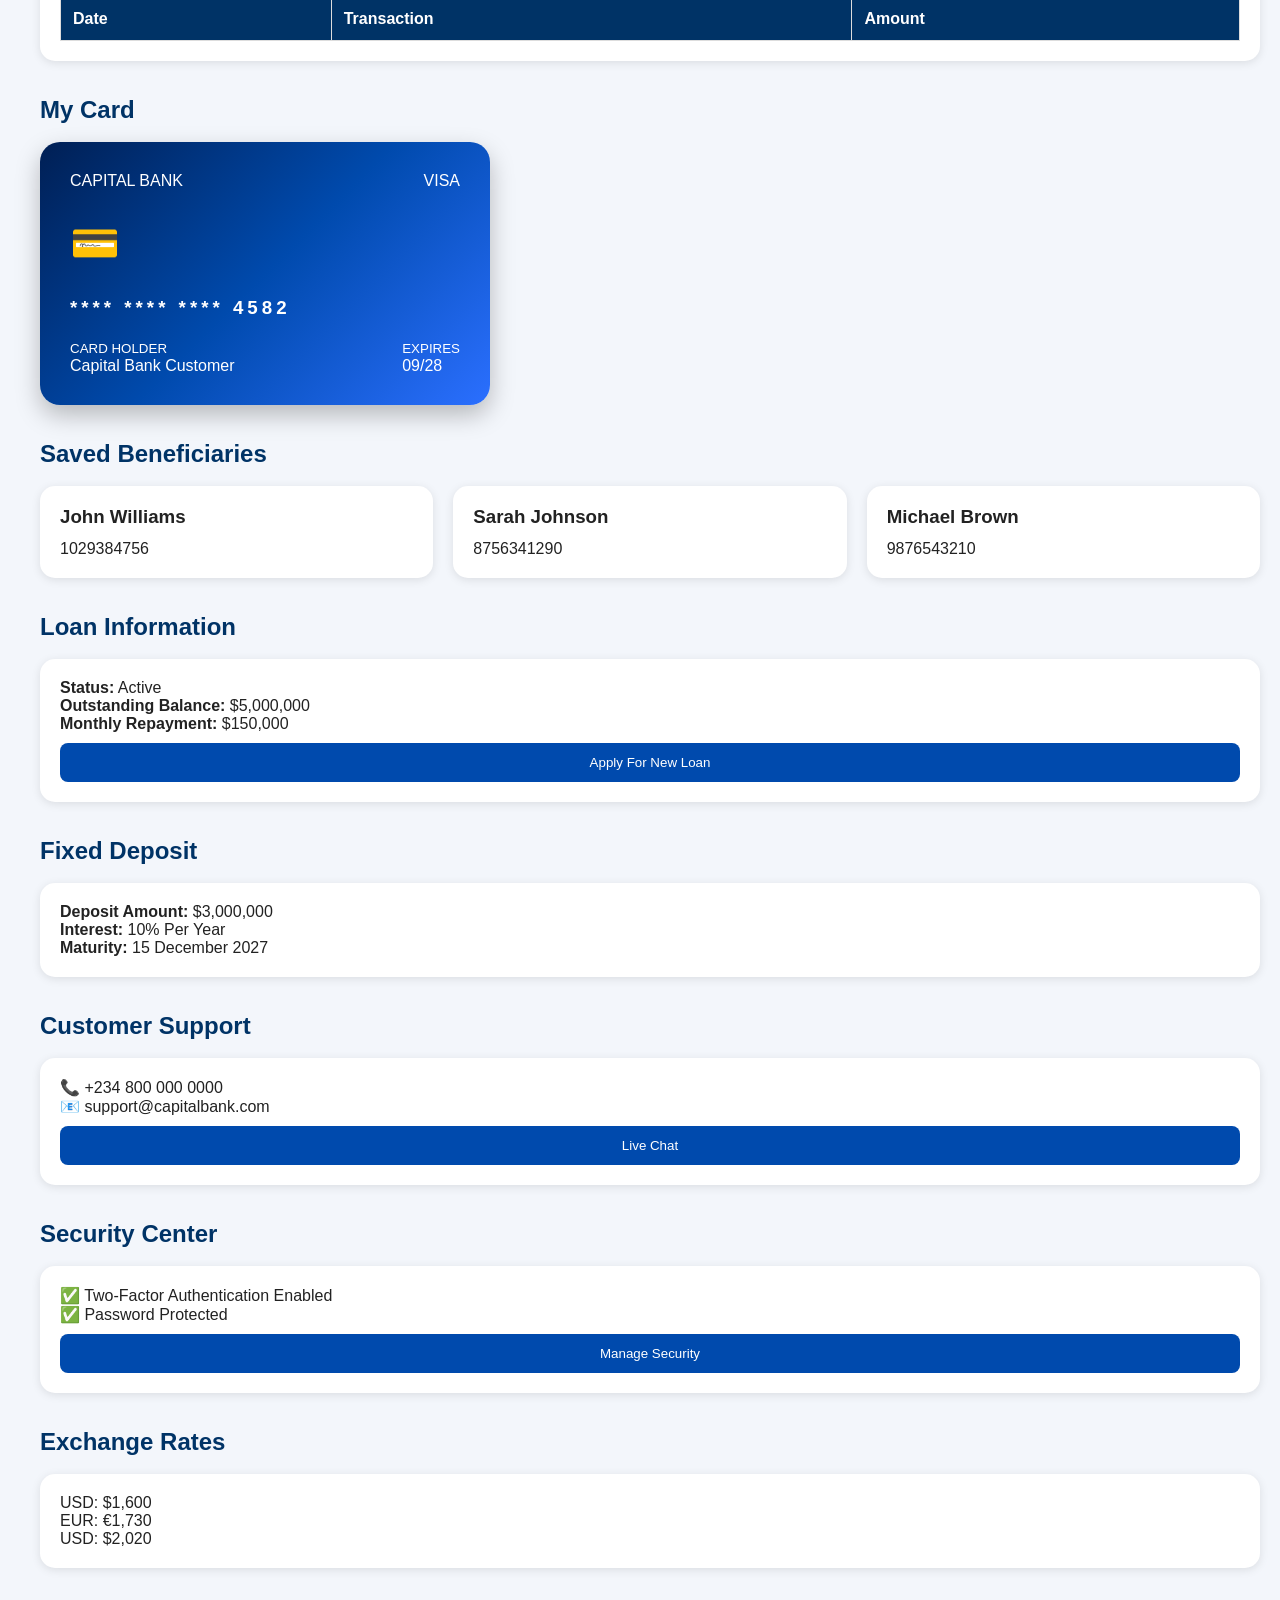
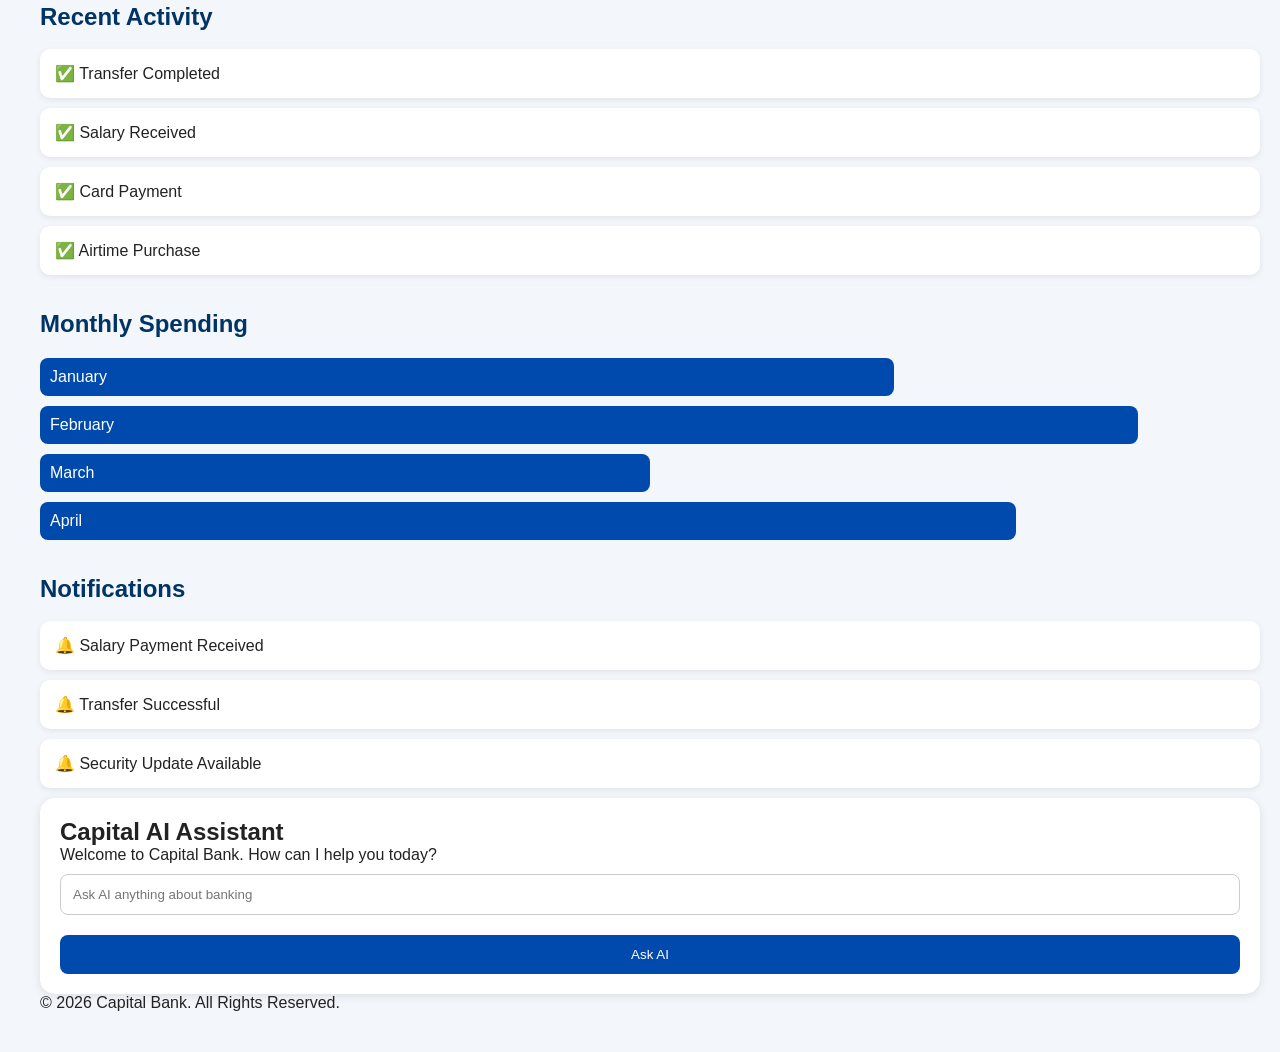
==== commit 6ab2c0d1: "Update dashboard.html" ====
--- a/dashboard.html
+++ b/dashboard.html
@@ -89,9 +89,9 @@
 
 <div class="profile-actions">
 
-<button onclick="showNotifications()">
+<button onclick="window.location.href='notifications.html'">
 🔔 Notifications
-</button>
+</button>  
 
 <button onclick="logout()">
 🚪 Logout
@@ -189,11 +189,6 @@
 <h2>Quick Actions</h2>
 
 <div class="cards-grid">
-
-<div class="bank-card">
-<h3>📱 Airtime</h3>
-<p>Buy Airtime</p>
-</div>
 
 <div class="bank-card">
 <h3>💡 Bills</h3>
@@ -442,11 +437,11 @@
 
 <div class="bank-card">
 
-<p>USD: ₦1,600</p>
-
-<p>EUR: ₦1,730</p>
-
-<p>GBP: ₦2,020</p>
+<p>USD: $1,600</p>
+
+<p>EUR: €1,730</p>
+
+<p>USD: $2,020</p>
 
 </div>
 
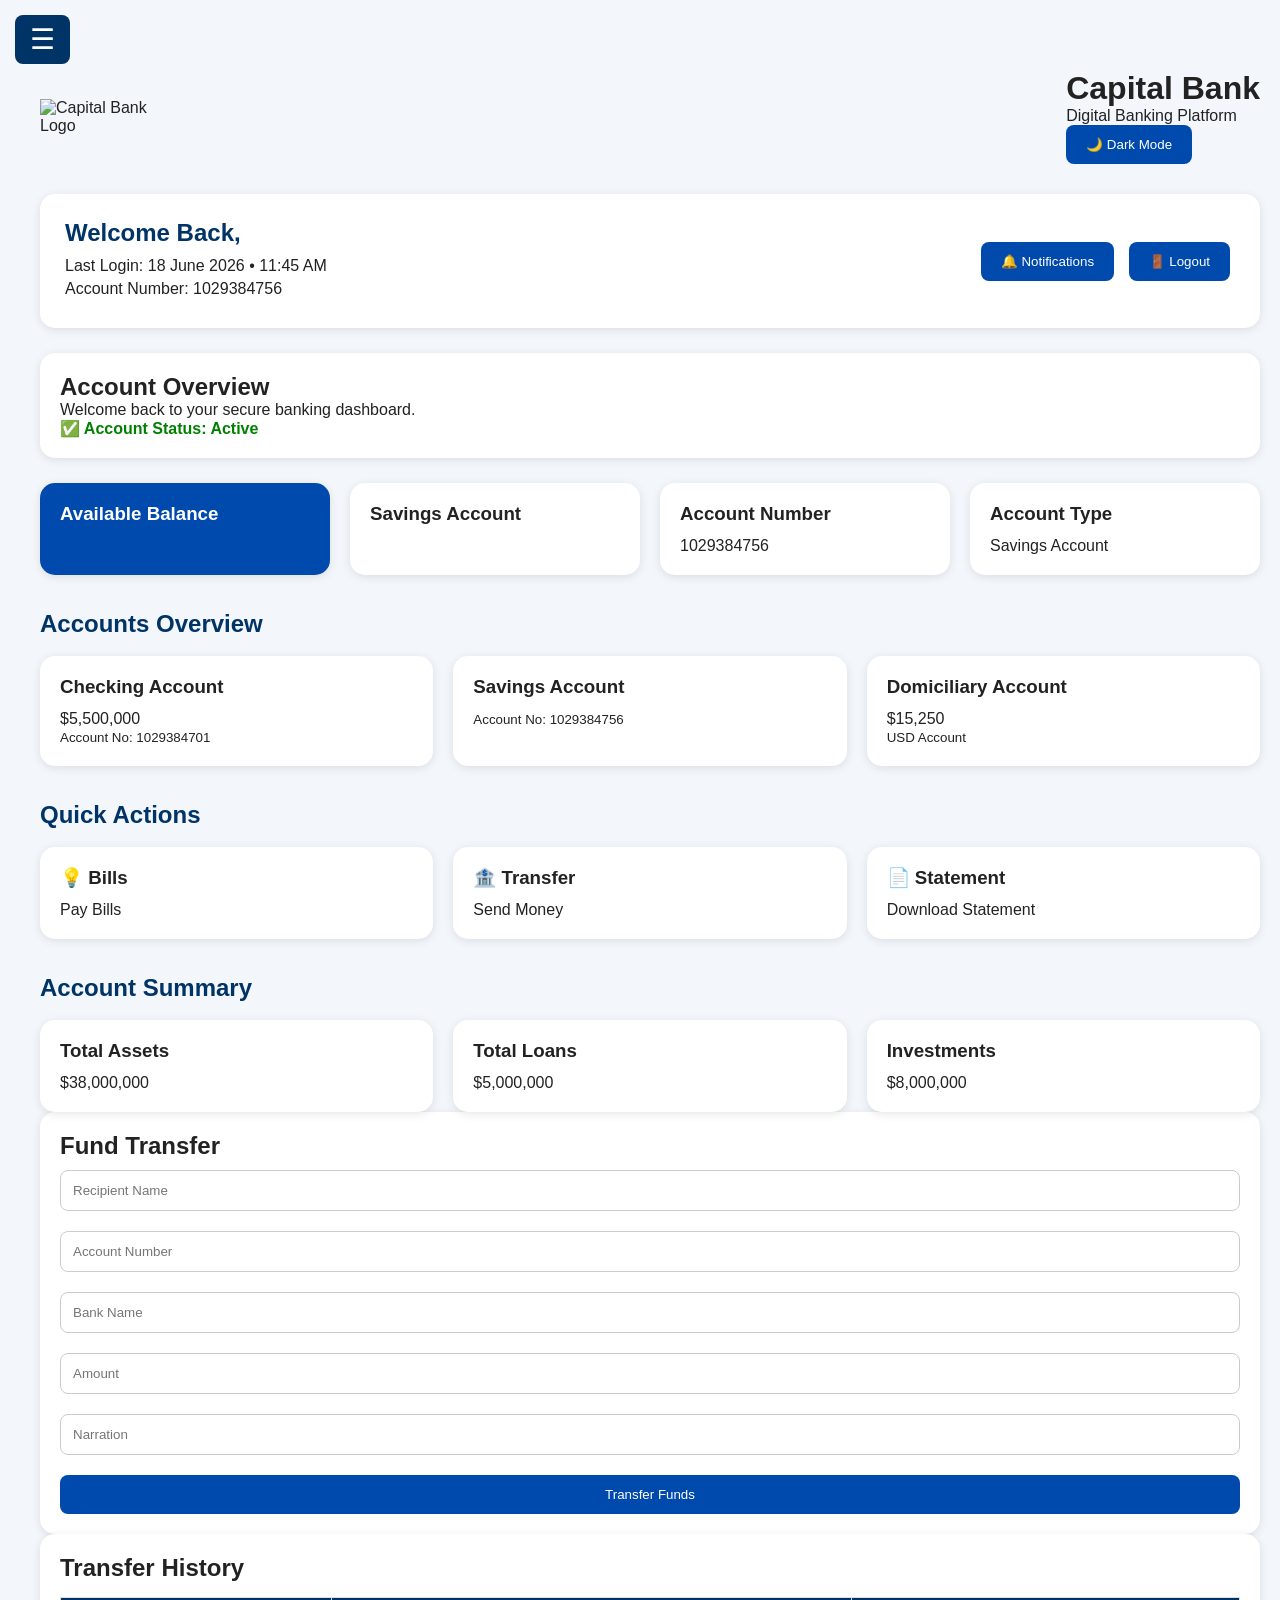
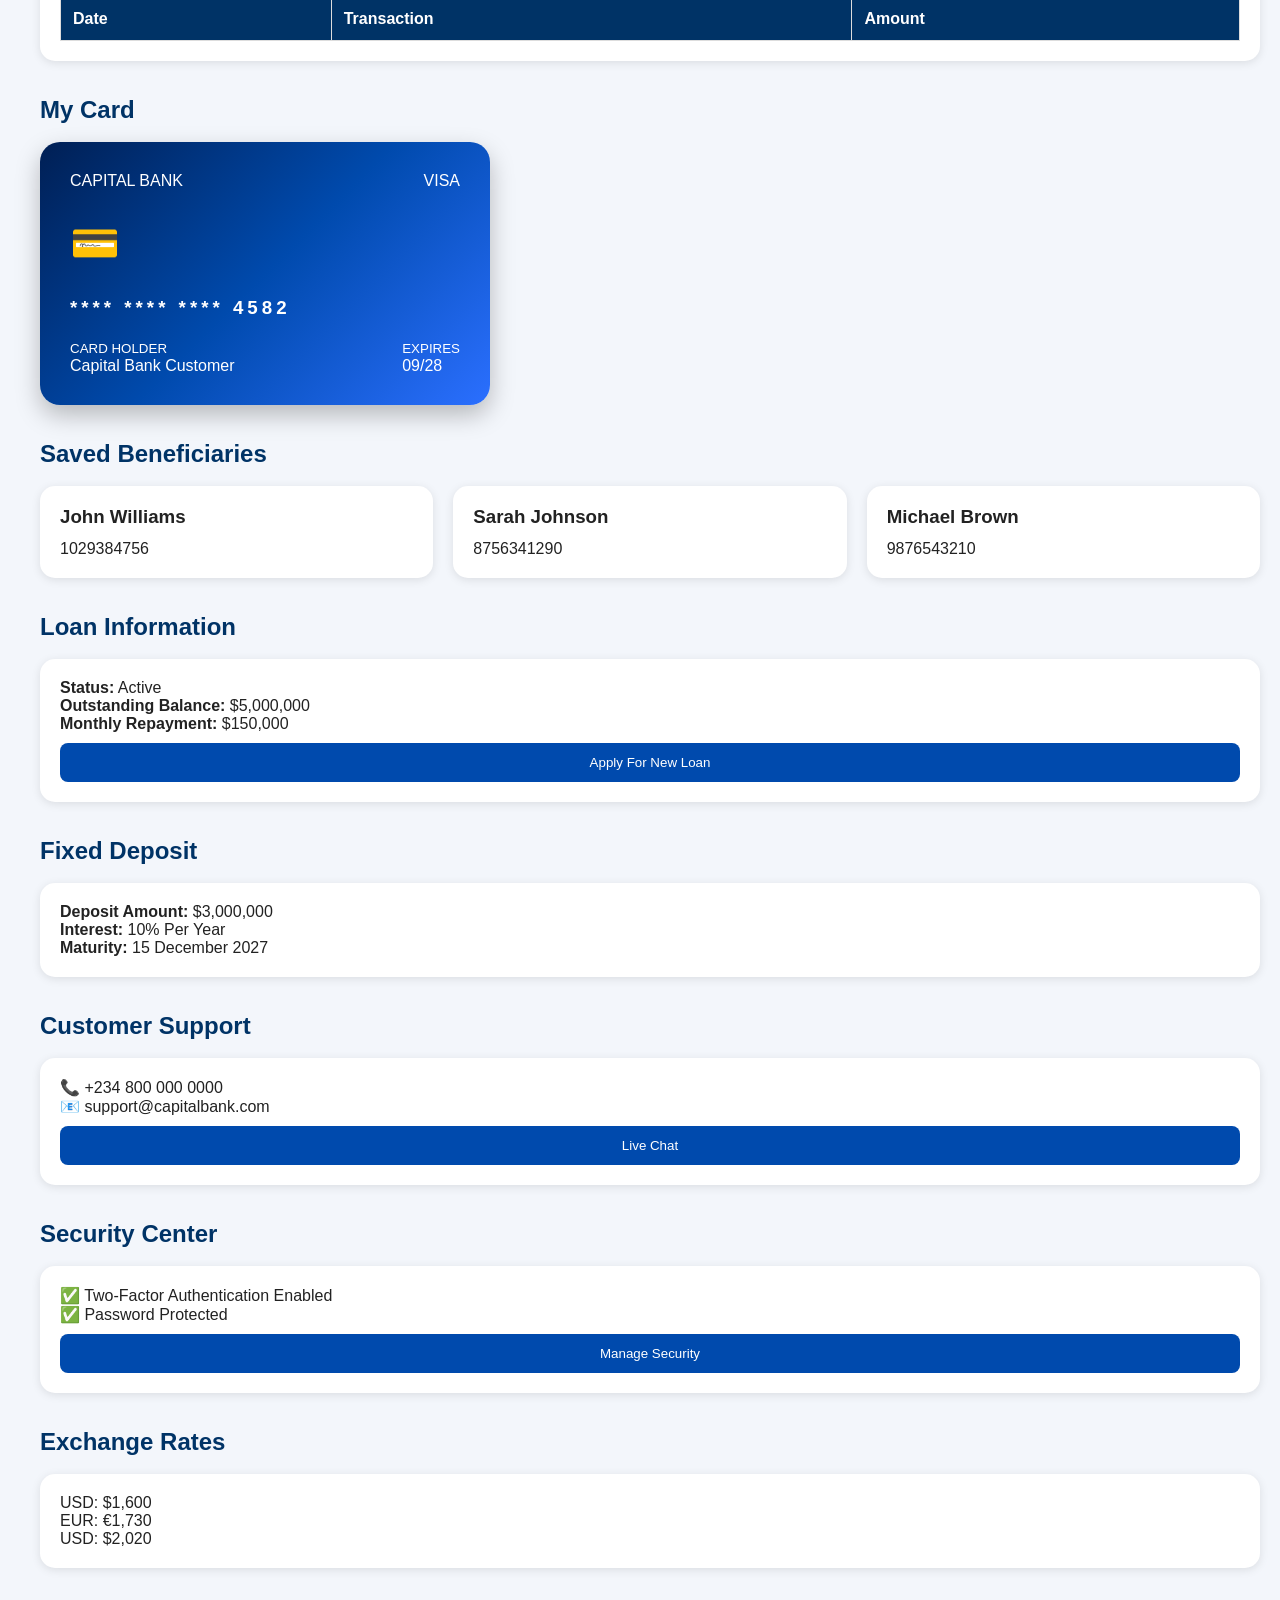
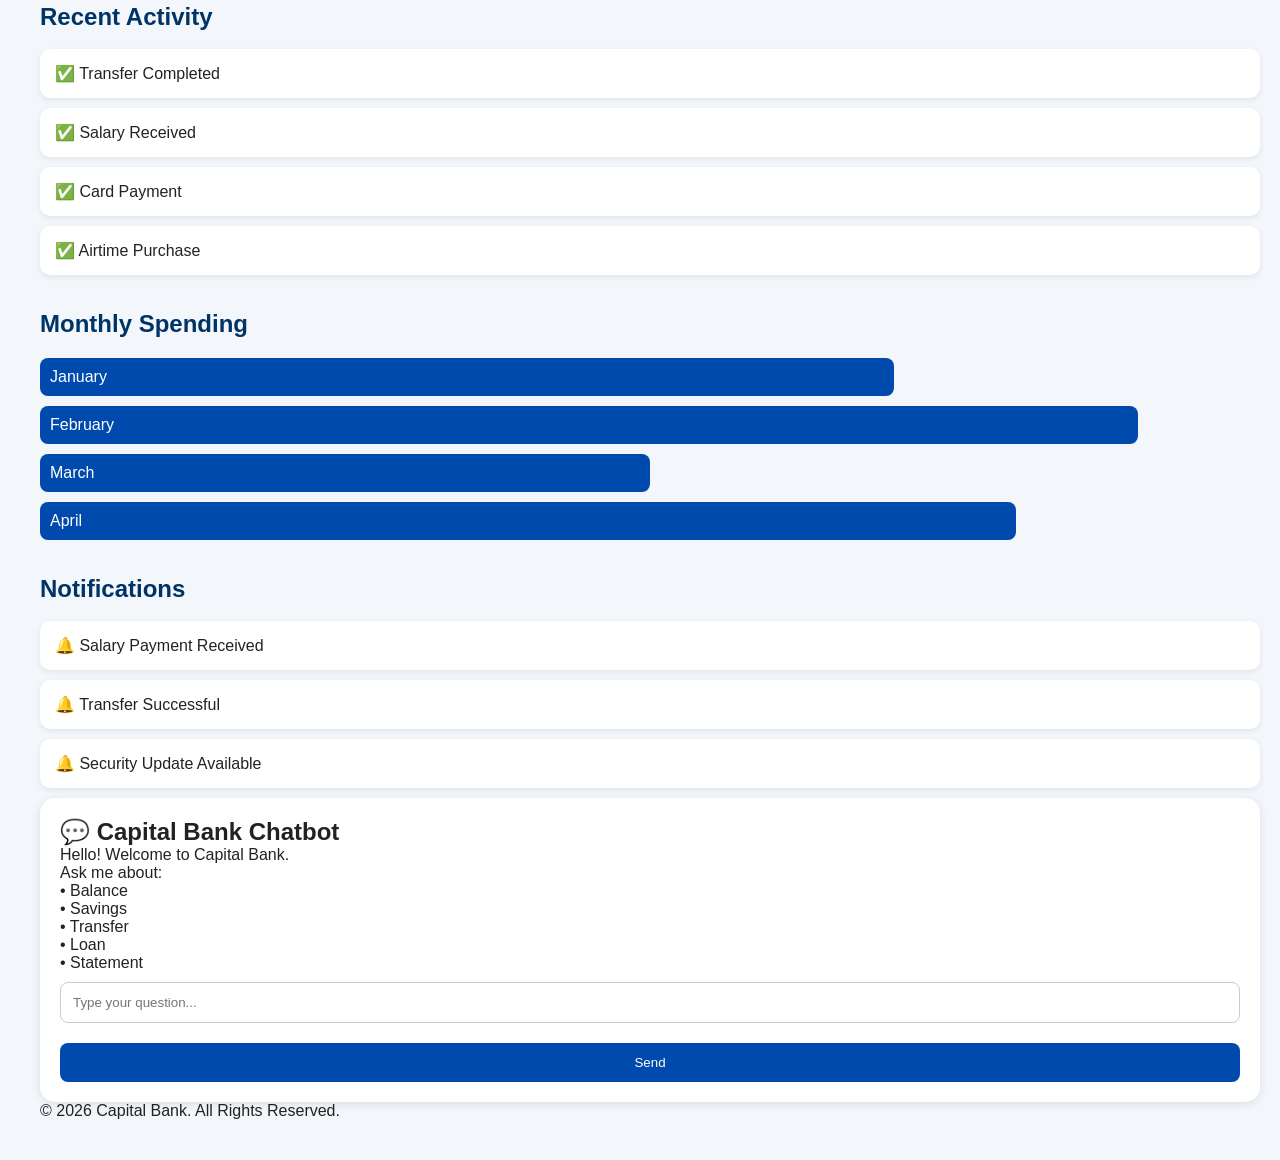
==== commit 2954aa70: "Update dashboard.html" ====
--- a/dashboard.html
+++ b/dashboard.html
@@ -69,7 +69,7 @@
 <div class="profile-info">
 
 <h2>
-Welcome Back,Jason Beghe
+Welcome Back,
 <span id="username"></span>
 </h2>
 
@@ -500,24 +500,34 @@
 </div>
 
 </div>
-<!-- AI ASSISTANT -->
-<div class="bank-card">
-
-<h2>Capital AI Assistant</h2>
-
-<p id="aiMessage">
-Welcome to Capital Bank.
-How can I help you today?
-</p>
-
-<input
-type="text"
-id="userQuestion"
-placeholder="Ask AI anything about banking">
-
-<button onclick="askAI()">
-Ask AI
-</button>
+<!-- CAPITAL BANK CHATBOT -->
+
+<div class="bank-card">
+
+    <h2>💬 Capital Bank Chatbot</h2>
+
+    <div id="chatBox" class="chat-box">
+
+        <div class="bot-message">
+            Hello! Welcome to Capital Bank.<br>
+            Ask me about:
+            <br>• Balance
+            <br>• Savings
+            <br>• Transfer
+            <br>• Loan
+            <br>• Statement
+        </div>
+
+    </div>
+
+    <input
+        type="text"
+        id="chatInput"
+        placeholder="Type your question...">
+
+    <button onclick="sendChat()">
+        Send
+    </button>
 
 </div>
 
